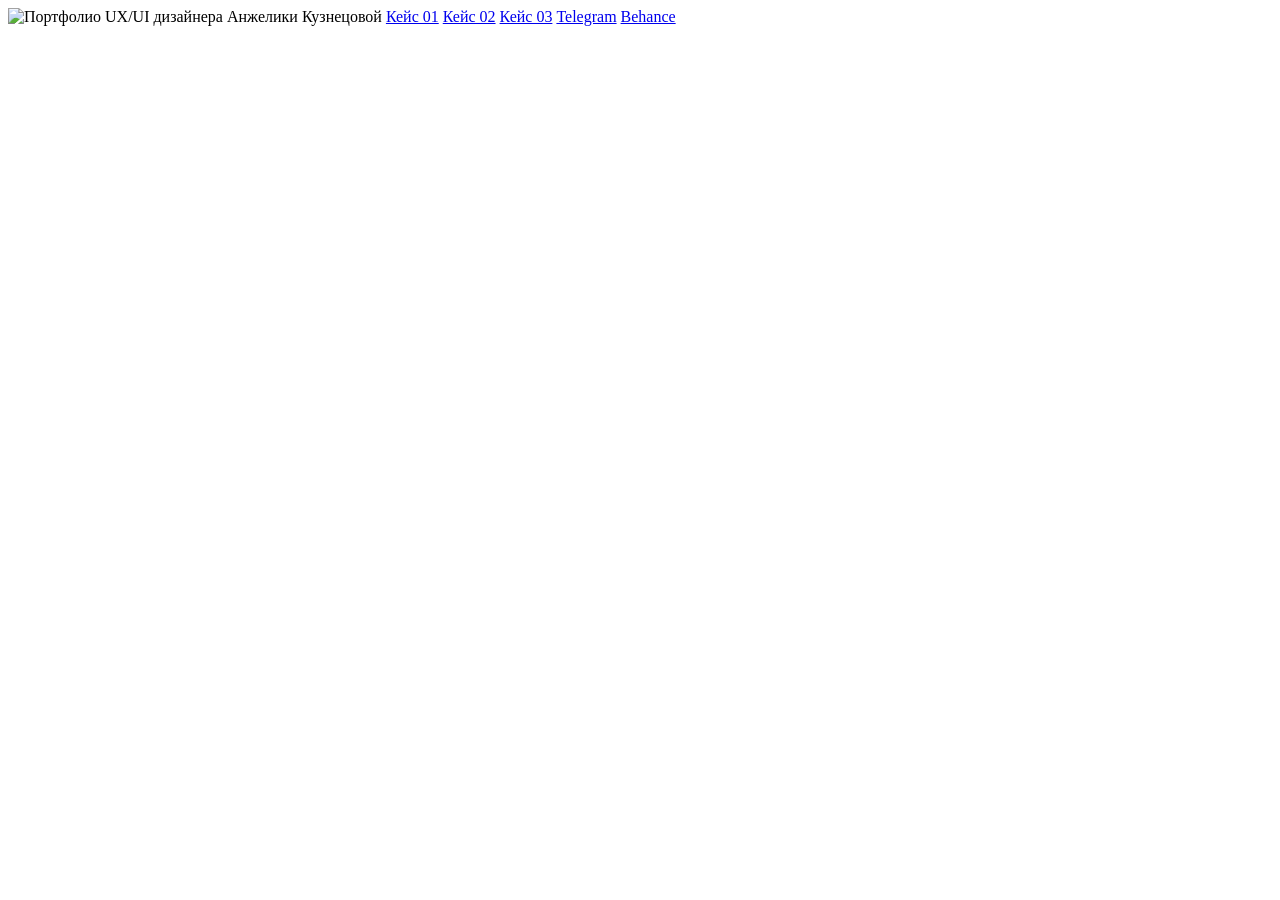
==== index.html @ 10522831 "Add index.html" ====
<!doctype html><html lang="ru"><head><meta charset="utf-8"><meta name="viewport" content="width=device-width,initial-scale=1"><title>Анжелика Кузнецова — UX/UI Portfolio</title><link rel="stylesheet" href="styles.css"></head><body><main class="page home-page" data-design-width="1440" data-design-height="921">
<img src="assets/home.png" alt="Портфолио UX/UI дизайнера Анжелики Кузнецовой">
<a class="hotspot" href="petroglif.html" aria-label="Кейс 01 — E-commerce интерьерные картины" style="left:4.4444%;top:62.8664%;width:29.8148%;height:29.5331%">Кейс 01</a>
<a class="hotspot" href="satou.html" aria-label="Кейс 02 — Satou" style="left:35.0926%;top:62.8664%;width:29.8148%;height:29.5331%">Кейс 02</a>
<a class="hotspot" href="psychologist.html" aria-label="Кейс 03 — Лэндинг для психолога" style="left:65.7407%;top:62.8664%;width:29.8148%;height:29.5331%">Кейс 03</a>
<a class="hotspot" href="https://t.me/LaylaClapton" target="_blank" rel="noopener" aria-label="Telegram" style="left:85.7639%;top:38.5451%;width:7.5%;height:2.3887%">Telegram</a>
<a class="hotspot" href="https://www.behance.net/anzhelikak1" target="_blank" rel="noopener" aria-label="Behance" style="left:75%;top:43.1053%;width:18.2639%;height:2.3887%">Behance</a>
</main></body></html>
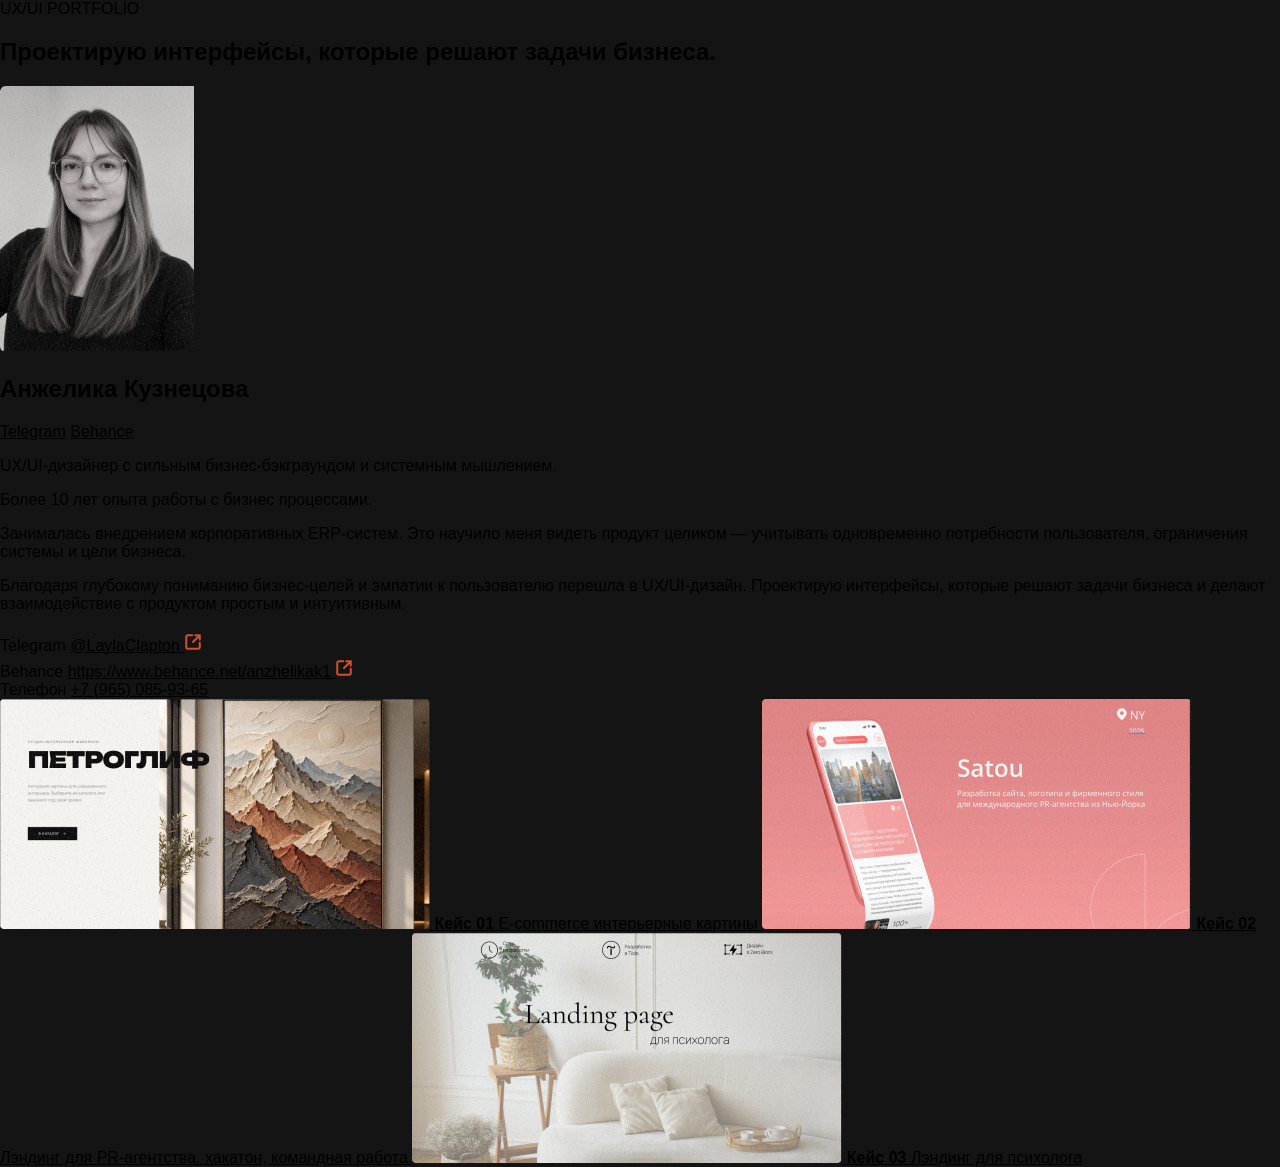
==== commit 4c570f45: "Rebuild homepage as responsive HTML" ====
--- a/index.html
+++ b/index.html
@@ -1,8 +1,105 @@
-<!doctype html><html lang="ru"><head><meta charset="utf-8"><meta name="viewport" content="width=device-width,initial-scale=1"><title>Анжелика Кузнецова — UX/UI Portfolio</title><link rel="stylesheet" href="styles.css"></head><body><main class="page home-page" data-design-width="1440" data-design-height="921">
-<img src="assets/home.png" alt="Портфолио UX/UI дизайнера Анжелики Кузнецовой">
-<a class="hotspot" href="petroglif.html" aria-label="Кейс 01 — E-commerce интерьерные картины" style="left:4.4444%;top:62.8664%;width:29.8148%;height:29.5331%">Кейс 01</a>
-<a class="hotspot" href="satou.html" aria-label="Кейс 02 — Satou" style="left:35.0926%;top:62.8664%;width:29.8148%;height:29.5331%">Кейс 02</a>
-<a class="hotspot" href="psychologist.html" aria-label="Кейс 03 — Лэндинг для психолога" style="left:65.7407%;top:62.8664%;width:29.8148%;height:29.5331%">Кейс 03</a>
-<a class="hotspot" href="https://t.me/LaylaClapton" target="_blank" rel="noopener" aria-label="Telegram" style="left:85.7639%;top:38.5451%;width:7.5%;height:2.3887%">Telegram</a>
-<a class="hotspot" href="https://www.behance.net/anzhelikak1" target="_blank" rel="noopener" aria-label="Behance" style="left:75%;top:43.1053%;width:18.2639%;height:2.3887%">Behance</a>
-</main></body></html>+<!doctype html>
+<html lang="ru">
+<head>
+  <meta charset="utf-8">
+  <meta name="viewport" content="width=device-width,initial-scale=1">
+  <title>Анжелика Кузнецова — UX/UI Portfolio</title>
+  <meta name="description" content="UX/UI portfolio Анжелики Кузнецовой">
+  <link rel="stylesheet" href="styles.css">
+</head>
+<body class="home-body">
+  <main class="portfolio-home">
+    <header class="portfolio-nav">
+      <div class="nav-logo">
+        <span class="nav-dot" aria-hidden="true"></span>
+        <span>UX/UI PORTFOLIO</span>
+      </div>
+    </header>
+
+    <section class="hero-headline">
+      <h1>Проектирую интерфейсы, которые решают задачи бизнеса.</h1>
+    </section>
+
+    <section class="hero-info">
+      <div class="portrait-slot">
+        <picture>
+          <source media="(max-width: 767px)" srcset="assets/home/portrait-mobile.png">
+          <img class="portrait-image" src="assets/home/portrait-desktop.png" alt="Анжелика Кузнецова">
+        </picture>
+      </div>
+
+      <div class="about-block">
+        <h2>Анжелика Кузнецова</h2>
+
+        <nav class="mobile-contacts" aria-label="Контакты">
+          <a href="https://t.me/LaylaClapton" target="_blank" rel="noopener">Telegram</a>
+          <a href="https://www.behance.net/anzhelikak1" target="_blank" rel="noopener">Behance</a>
+        </nav>
+
+        <div class="about-copy">
+          <p>UX/UI-дизайнер с сильным бизнес-бэкграундом и системным мышлением.</p>
+          <p>Более 10 лет опыта работы с бизнес процессами.</p>
+          <p>Занималась внедрением корпоративных ERP-систем. Это научило меня видеть продукт целиком — учитывать одновременно потребности пользователя, ограничения системы и цели бизнеса.</p>
+          <p>Благодаря глубокому пониманию бизнес-целей и эмпатии к пользователю перешла в UX/UI-дизайн. Проектирую интерфейсы, которые решают задачи бизнеса и делают взаимодействие с продуктом простым и интуитивным.</p>
+        </div>
+      </div>
+
+      <aside class="desktop-contacts" aria-label="Контакты">
+        <div class="contact-row">
+          <span>Telegram</span>
+          <a href="https://t.me/LaylaClapton" target="_blank" rel="noopener">
+            <span>@LaylaClapton</span>
+            <img src="assets/home/arrow-ext.svg" alt="">
+          </a>
+        </div>
+        <div class="contact-row">
+          <span>Behance</span>
+          <a href="https://www.behance.net/anzhelikak1" target="_blank" rel="noopener">
+            <span>https://www.behance.net/anzhelikak1</span>
+            <img src="assets/home/arrow-ext.svg" alt="">
+          </a>
+        </div>
+        <div class="contact-row contact-phone">
+          <span>Телефон</span>
+          <a href="tel:+79650859365">+7 (965) 085-93-65</a>
+        </div>
+      </aside>
+    </section>
+
+    <section class="works-strip" aria-label="Кейсы">
+      <a class="case-card" href="petroglif.html">
+        <picture class="case-picture">
+          <source media="(max-width: 767px)" srcset="assets/home/case1-mobile.png">
+          <img src="assets/home/case1-desktop.png" alt="E-commerce интерьерные картины">
+        </picture>
+        <span class="case-label">
+          <strong>Кейс 01</strong>
+          <span>E-commerce интерьерные картины</span>
+        </span>
+      </a>
+
+      <a class="case-card" href="satou.html">
+        <picture class="case-picture">
+          <source media="(max-width: 767px)" srcset="assets/home/case2-mobile.png">
+          <img src="assets/home/case2-desktop.png" alt="Лэндинг для PR-агентства Satou">
+        </picture>
+        <span class="case-label">
+          <strong>Кейс 02</strong>
+          <span>Лэндинг для PR-агентства. хакатон, командная работа</span>
+        </span>
+      </a>
+
+      <a class="case-card" href="psychologist.html">
+        <picture class="case-picture">
+          <source media="(max-width: 767px)" srcset="assets/home/case3-mobile.png">
+          <img src="assets/home/case3-desktop.png" alt="Лэндинг для психолога">
+        </picture>
+        <span class="case-label">
+          <strong>Кейс 03</strong>
+          <span>Лэндинг для психолога</span>
+        </span>
+      </a>
+    </section>
+  </main>
+</body>
+</html>
--- a/styles.css
+++ b/styles.css
@@ -0,0 +1 @@
+*{box-sizing:border-box}html,body{margin:0;padding:0;background:#141414}body{font-family:Arial,sans-serif}a{color:inherit}.page{width:min(100%,1440px);margin:0 auto;position:relative;line-height:0}.page>img{display:block;width:100%;height:auto}.hotspot{position:absolute;display:block;z-index:10;cursor:pointer;border:0;background:transparent;text-indent:-9999px;overflow:hidden}.hotspot:focus-visible{outline:2px solid #d0522c;outline-offset:2px}.case-page{background:#fff}.home-page{background:#141414}.back-hit{border-radius:6px}.loading-note{position:fixed;left:16px;bottom:16px;z-index:99;background:rgba(20,20,20,.85);color:#fff;font:12px/1.4 Arial,sans-serif;padding:8px 10px;border-radius:6px;display:none}@media(max-width:720px){.page{width:100%}.loading-note{font-size:11px}}
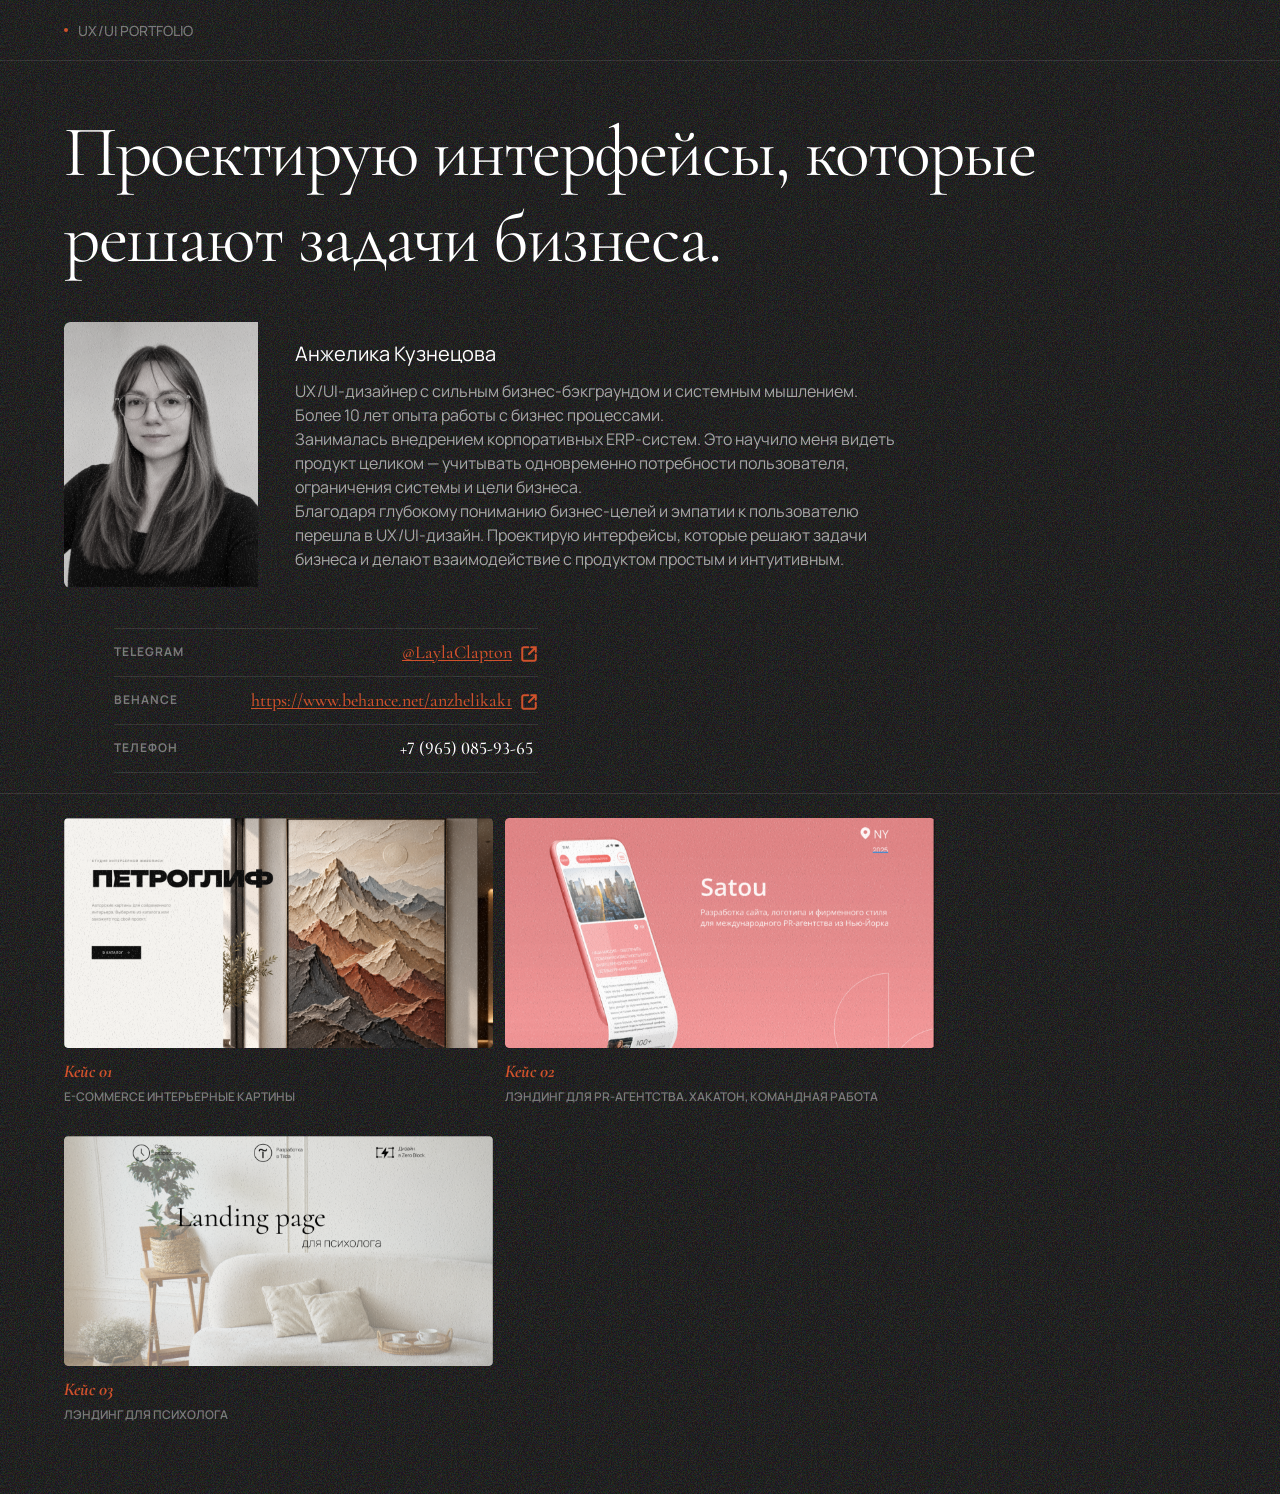
==== commit 4f2034e2: "Bust cache for high-resolution homepage images" ====
--- a/index.html
+++ b/index.html
@@ -23,8 +23,8 @@
     <section class="hero-info">
       <div class="portrait-slot">
         <picture>
-          <source media="(max-width: 767px)" srcset="assets/home/portrait-mobile.png">
-          <img class="portrait-image" src="assets/home/portrait-desktop.png" alt="Анжелика Кузнецова">
+          <source media="(max-width: 767px)" srcset="assets/home/portrait-mobile.png?v=3x2">
+          <img class="portrait-image" src="assets/home/portrait-desktop.png?v=3x2" alt="Анжелика Кузнецова">
         </picture>
       </div>
 
@@ -69,8 +69,8 @@
     <section class="works-strip" aria-label="Кейсы">
       <a class="case-card" href="petroglif.html">
         <picture class="case-picture">
-          <source media="(max-width: 767px)" srcset="assets/home/case1-mobile.png">
-          <img src="assets/home/case1-desktop.png" alt="E-commerce интерьерные картины">
+          <source media="(max-width: 767px)" srcset="assets/home/case1-mobile.png?v=3x2">
+          <img src="assets/home/case1-desktop.png?v=3x2" alt="E-commerce интерьерные картины">
         </picture>
         <span class="case-label">
           <strong>Кейс 01</strong>
@@ -80,8 +80,8 @@
 
       <a class="case-card" href="satou.html">
         <picture class="case-picture">
-          <source media="(max-width: 767px)" srcset="assets/home/case2-mobile.png">
-          <img src="assets/home/case2-desktop.png" alt="Лэндинг для PR-агентства Satou">
+          <source media="(max-width: 767px)" srcset="assets/home/case2-mobile.png?v=3x2">
+          <img src="assets/home/case2-desktop.png?v=3x2" alt="Лэндинг для PR-агентства Satou">
         </picture>
         <span class="case-label">
           <strong>Кейс 02</strong>
@@ -91,8 +91,8 @@
 
       <a class="case-card" href="psychologist.html">
         <picture class="case-picture">
-          <source media="(max-width: 767px)" srcset="assets/home/case3-mobile.png">
-          <img src="assets/home/case3-desktop.png" alt="Лэндинг для психолога">
+          <source media="(max-width: 767px)" srcset="assets/home/case3-mobile.png?v=3x2">
+          <img src="assets/home/case3-desktop.png?v=3x2" alt="Лэндинг для психолога">
         </picture>
         <span class="case-label">
           <strong>Кейс 03</strong>
--- a/styles.css
+++ b/styles.css
@@ -1 +1,329 @@
-*{box-sizing:border-box}html,body{margin:0;padding:0;background:#141414}body{font-family:Arial,sans-serif}a{color:inherit}.page{width:min(100%,1440px);margin:0 auto;position:relative;line-height:0}.page>img{display:block;width:100%;height:auto}.hotspot{position:absolute;display:block;z-index:10;cursor:pointer;border:0;background:transparent;text-indent:-9999px;overflow:hidden}.hotspot:focus-visible{outline:2px solid #d0522c;outline-offset:2px}.case-page{background:#fff}.home-page{background:#141414}.back-hit{border-radius:6px}.loading-note{position:fixed;left:16px;bottom:16px;z-index:99;background:rgba(20,20,20,.85);color:#fff;font:12px/1.4 Arial,sans-serif;padding:8px 10px;border-radius:6px;display:none}@media(max-width:720px){.page{width:100%}.loading-note{font-size:11px}}+@import url('https://fonts.googleapis.com/css2?family=Cormorant+Garamond:ital,wght@0,400;0,500;1,700&family=Manrope:wght@400;500;600;700&family=Roboto:wght@400;500;600&display=swap');
+
+*{box-sizing:border-box}
+html,body{margin:0;padding:0;background:#141414}
+a{color:inherit}
+body{min-width:320px}
+
+.portfolio-home{
+  width:100%;
+  max-width:1440px;
+  margin:0 auto;
+  background-color:#141414;
+  background-image:url("assets/noise.svg");
+  background-repeat:repeat;
+  background-size:180px 180px;
+  color:#fff;
+  display:flex;
+  flex-direction:column;
+  gap:20px;
+  padding-bottom:70px;
+  overflow:hidden;
+  font-family:"Manrope",Arial,sans-serif
+}
+
+.portfolio-nav{
+  width:100%;
+  height:61px;
+  padding:20px 64px;
+  border-bottom:1px solid rgba(255,255,255,.1);
+  display:flex;
+  align-items:center
+}
+.nav-logo{
+  display:flex;
+  align-items:center;
+  gap:10px;
+  color:rgba(255,255,255,.4);
+  font:500 14px/1.5 "Manrope",Arial,sans-serif;
+  white-space:nowrap
+}
+.nav-dot{
+  width:4px;height:4px;border-radius:2px;background:#d0522c;flex:0 0 4px
+}
+
+.hero-headline{
+  height:auto;
+  padding:28px 116px 0 64px
+}
+.hero-headline h1{
+  margin:0;
+  font:400 72px/1.2 "Cormorant Garamond",Georgia,serif;
+  letter-spacing:-1.5px;
+  color:#fff
+}
+
+.hero-info{
+  height:auto;
+  padding:20px 64px 0;
+  display:flex;
+  flex-flow:row wrap;
+  align-items:center;
+  align-content:center;
+  row-gap:40px
+}
+.portrait-slot{
+  width:231px;
+  height:266px;
+  flex:0 0 231px;
+  overflow:hidden;
+  border-radius:6px
+}
+.portrait-slot picture{display:block}
+.portrait-image{
+  display:block;
+  width:194px;
+  height:265px;
+  object-fit:cover
+}
+
+.about-block{
+  width:600px;
+  flex:0 0 600px;
+  display:flex;
+  flex-direction:column;
+  gap:10px
+}
+.about-block h2{
+  margin:0;
+  width:243px;
+  font:400 20px/1.5 "Manrope",Arial,sans-serif;
+  color:#fff
+}
+.about-copy{
+  width:600px;
+  color:rgba(255,255,255,.6);
+  font:400 16px/1.5 "Manrope",Arial,sans-serif
+}
+.about-copy p{margin:0}
+
+.mobile-contacts{display:none}
+
+.desktop-contacts{
+  width:481px;
+  flex:0 0 481px;
+  padding-left:50px
+}
+.contact-row{
+  width:424px;
+  min-height:42px;
+  border-top:1px solid rgba(255,255,255,.1);
+  display:flex;
+  align-items:center;
+  justify-content:space-between;
+  padding:10px 0
+}
+.contact-row>span{
+  font:700 12px/1.5 "Manrope",Arial,sans-serif;
+  letter-spacing:1px;
+  text-transform:uppercase;
+  color:rgba(255,255,255,.4);
+  white-space:nowrap
+}
+.contact-row>a{
+  display:flex;
+  align-items:center;
+  gap:8px;
+  text-decoration:none;
+  font:500 18px/1.5 "Cormorant Garamond",Georgia,serif;
+  color:#d0522c;
+  white-space:nowrap
+}
+.contact-row>a span{
+  text-decoration:underline;
+  text-underline-position:from-font
+}
+.contact-row>a img{
+  display:block;
+  width:18px;
+  height:22px
+}
+.contact-phone{
+  border-bottom:1px solid rgba(255,255,255,.1)
+}
+.contact-phone>a{
+  width:138px;
+  color:#fff;
+  font-feature-settings:"lnum" 1,"pnum" 1
+}
+
+.works-strip{
+  height:auto;
+  padding:24px 64px 0;
+  border-top:1px solid rgba(255,255,255,.1);
+  display:flex;
+  flex-flow:row wrap;
+  align-content:flex-start;
+  gap:30px 12px
+}
+.case-card{
+  width:429.333px;
+  flex:0 0 429.333px;
+  display:flex;
+  flex-direction:column;
+  text-decoration:none;
+  min-width:0
+}
+.case-picture{
+  display:block;
+  width:100%;
+  height:230px;
+  border-radius:4px;
+  overflow:hidden
+}
+.case-picture img{
+  display:block;
+  width:100%;
+  height:100%;
+  object-fit:cover
+}
+.case-label{
+  display:flex;
+  flex-direction:column;
+  gap:3px;
+  padding-top:10px;
+  line-height:1.5;
+  white-space:nowrap
+}
+.case-label strong{
+  font:700 italic 18px/1.5 "Cormorant Garamond",Georgia,serif;
+  color:#d0522c
+}
+.case-label>span{
+  font:600 12px/1.5 "Manrope",Arial,sans-serif;
+  text-transform:uppercase;
+  color:rgba(255,255,255,.4)
+}
+
+.case-card:focus-visible,.contact-row a:focus-visible,.mobile-contacts a:focus-visible{
+  outline:2px solid #d0522c;
+  outline-offset:3px
+}
+
+@media(max-width:767px){
+  .portfolio-home{
+    max-width:none;
+    width:100%;
+    gap:20px;
+    padding-bottom:70px;
+    font-family:-apple-system,BlinkMacSystemFont,"SF Pro Text","SF Pro Display",Roboto,system-ui,Arial,sans-serif
+  }
+
+  .portfolio-nav{
+    height:53px;
+    padding:20px 16px
+  }
+  .nav-logo{
+    font-family:-apple-system,BlinkMacSystemFont,"SF Pro Text",Roboto,system-ui,Arial,sans-serif;
+    font-size:11px;
+    line-height:13px
+  }
+
+  .hero-headline{
+    height:auto;
+    padding:0 16px
+  }
+  .hero-headline h1{
+    font-family:-apple-system,BlinkMacSystemFont,"SF Pro Display",Roboto,system-ui,Arial,sans-serif;
+    font-size:24px;
+    font-weight:500;
+    line-height:1.2;
+    letter-spacing:0
+  }
+
+  .hero-info{
+    height:auto;
+    padding:0 16px;
+    display:flex;
+    flex-direction:column;
+    flex-wrap:nowrap;
+    align-items:flex-start;
+    align-content:stretch;
+    gap:20px
+  }
+  .portrait-slot{
+    width:100%;
+    height:258px;
+    flex:0 0 258px;
+    border-radius:0
+  }
+  .portrait-image{
+    width:194px;
+    height:258px
+  }
+
+  .about-block{
+    width:100%;
+    height:auto;
+    flex:0 0 auto;
+    gap:10px
+  }
+  .about-block h2{
+    width:100%;
+    font-family:-apple-system,BlinkMacSystemFont,"SF Pro Text",Roboto,system-ui,Arial,sans-serif;
+    font-size:16px;
+    font-weight:500;
+    line-height:1.2
+  }
+
+  .mobile-contacts{
+    height:21px;
+    display:flex;
+    align-items:center;
+    gap:10px
+  }
+  .mobile-contacts a{
+    font:400 14px/1.5 -apple-system,BlinkMacSystemFont,"SF Pro Text",Roboto,system-ui,Arial,sans-serif;
+    letter-spacing:1px;
+    color:rgba(208,82,44,.8);
+    text-decoration:none
+  }
+
+  .about-copy{
+    width:100%;
+    color:rgba(255,255,255,.6);
+    font:400 16px/1.5 -apple-system,BlinkMacSystemFont,"SF Pro Text",Roboto,system-ui,Arial,sans-serif
+  }
+
+  .desktop-contacts{display:none}
+
+  .works-strip{
+    height:auto;
+    padding:24px 16px 0;
+    display:flex;
+    flex-direction:column;
+    flex-wrap:nowrap;
+    gap:30px
+  }
+  .case-card{
+    width:100%;
+    flex:none
+  }
+  .case-picture{
+    width:100%;
+    height:auto;
+    aspect-ratio:328/190
+  }
+  .case-label{
+    gap:3px;
+    padding-top:10px;
+    white-space:normal
+  }
+  .case-label strong{
+    font:600 14px/1.5 -apple-system,BlinkMacSystemFont,"SF Pro Text",Roboto,system-ui,Arial,sans-serif;
+    color:#d0522c
+  }
+  .case-label>span{
+    font:400 14px/1.5 -apple-system,BlinkMacSystemFont,"SF Pro Text",Roboto,system-ui,Arial,sans-serif;
+    text-transform:none;
+    color:rgba(255,255,255,.6)
+  }
+}
+
+/* Existing case pages remain image-based until their own HTML rebuild pass. */
+.page{width:min(100%,1440px);margin:0 auto;position:relative;line-height:0}
+.page>img{display:block;width:100%;height:auto}
+.hotspot{position:absolute;display:block;z-index:10;cursor:pointer;border:0;background:transparent;text-indent:-9999px;overflow:hidden}
+.hotspot:focus-visible{outline:2px solid #d0522c;outline-offset:2px}
+.case-page{background:#fff}
+.back-hit{border-radius:6px}
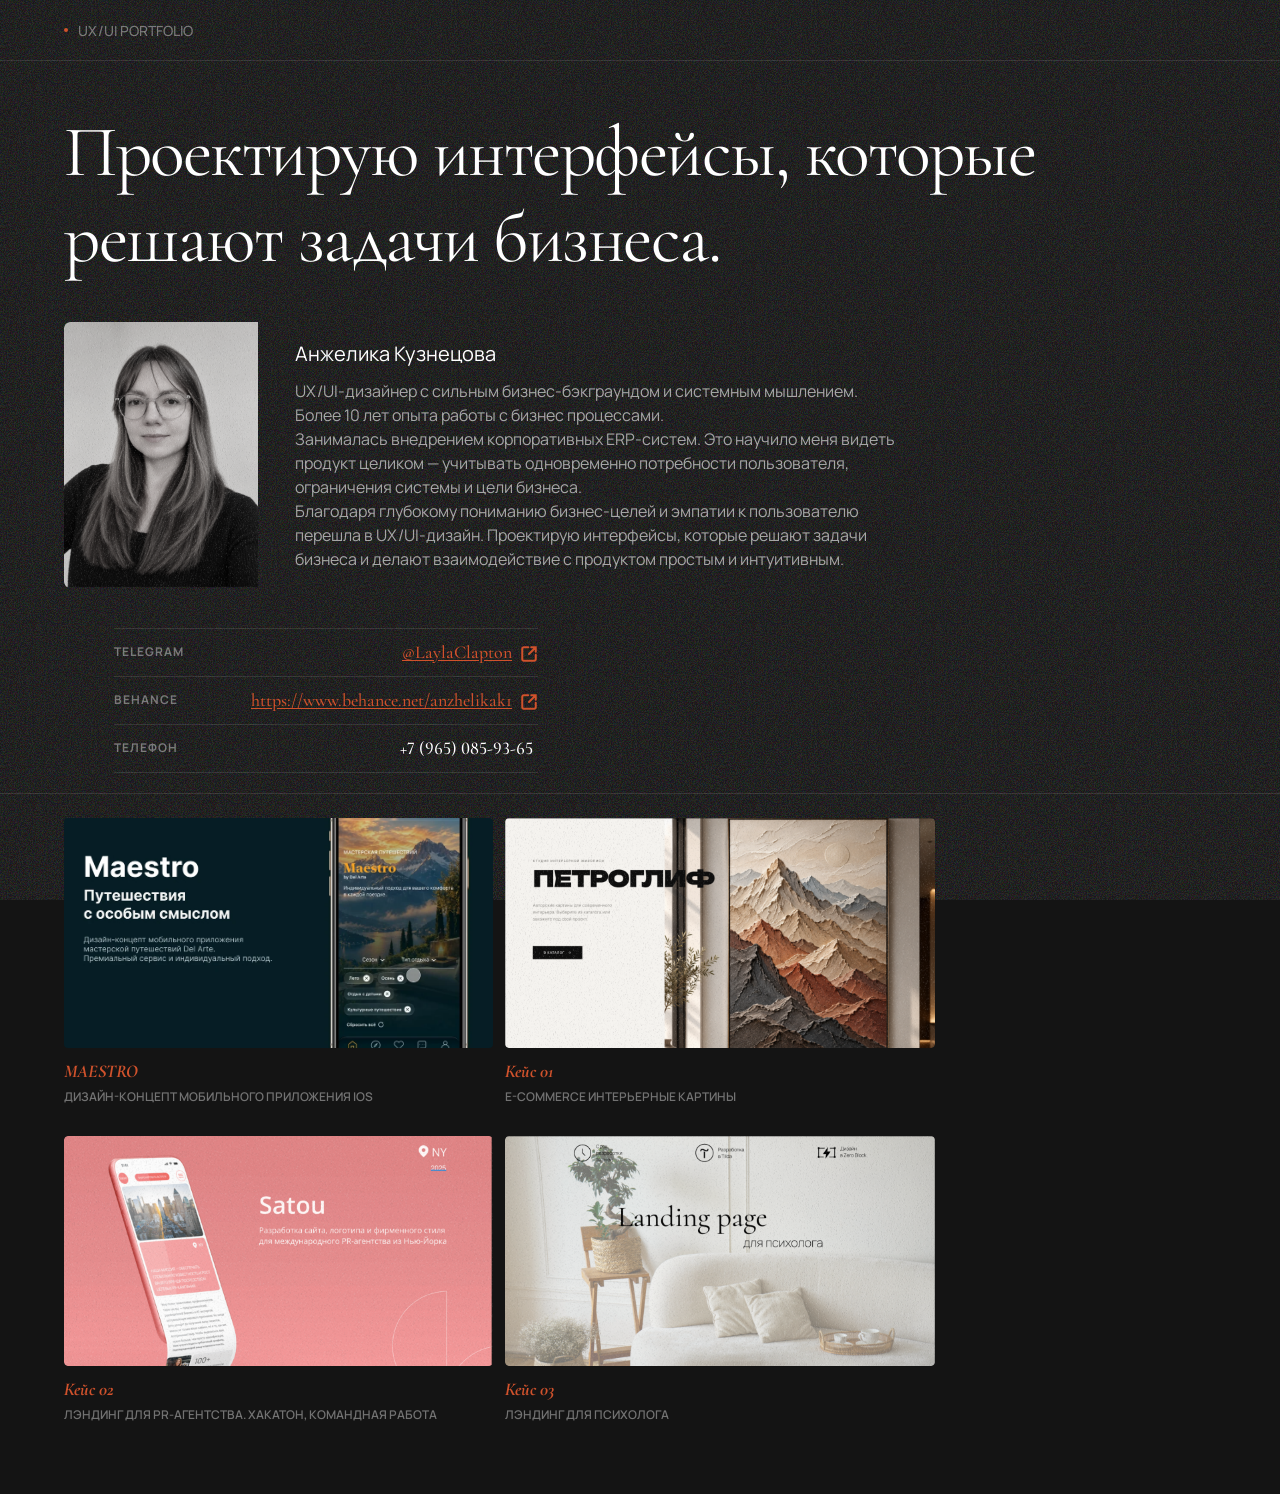
==== commit 2fc10f58: "Add responsive MAESTRO case study" ====
--- a/index.html
+++ b/index.html
@@ -67,6 +67,16 @@
     </section>
 
     <section class="works-strip" aria-label="Кейсы">
+      <a class="case-card maestro-card" href="maestro.html">
+        <picture class="case-picture">
+          <img src="assets/maestro/card.webp" alt="">
+        </picture>
+        <span class="case-label">
+          <strong>MAESTRO</strong>
+          <span>Дизайн-концепт мобильного приложения iOS</span>
+        </span>
+      </a>
+
       <a class="case-card" href="petroglif.html">
         <picture class="case-picture">
           <source media="(max-width: 767px)" srcset="assets/home/case1-mobile.png?v=3x2">
--- a/styles.css
+++ b/styles.css
@@ -1,18 +1,24 @@
-@import url('https://fonts.googleapis.com/css2?family=Cormorant+Garamond:ital,wght@0,400;0,500;1,700&family=Manrope:wght@400;500;600;700&family=Roboto:wght@400;500;600&display=swap');
+@import url('https://fonts.googleapis.com/css2?family=Cormorant:wght@400&family=Cormorant+Garamond:ital,wght@0,400;0,500;1,700&family=Inter:wght@300;400;500&family=Manrope:wght@200;300;400;500;600;700&family=Open+Sans:wght@400&family=Roboto:wght@400;500;600&family=Unbounded:wght@500;700;900&display=swap');
 
 *{box-sizing:border-box}
 html,body{margin:0;padding:0;background:#141414}
 a{color:inherit}
 body{min-width:320px}
 
+.home-body{
+  min-height:100vh;
+  background-color:#141414;
+  background-image:url("assets/noise.svg");
+  background-repeat:repeat;
+  background-size:180px 180px;
+  background-attachment:fixed;
+}
+
 .portfolio-home{
   width:100%;
   max-width:1440px;
   margin:0 auto;
-  background-color:#141414;
-  background-image:url("assets/noise.svg");
-  background-repeat:repeat;
-  background-size:180px 180px;
+  background:transparent;
   color:#fff;
   display:flex;
   flex-direction:column;
@@ -327,3 +333,1863 @@
 .hotspot:focus-visible{outline:2px solid #d0522c;outline-offset:2px}
 .case-page{background:#fff}
 .back-hit{border-radius:6px}
+
+
+/* PETROGLIF case */
+.petro-body{background:#f5f3ef;color:#0d0d0d}
+.petro-page{width:100%;max-width:1440px;margin:0 auto;overflow:hidden;background:#f5f3ef;font-family:"Inter",Arial,sans-serif}
+.petro-section{position:relative;width:100%;display:flex;flex-direction:column;align-items:stretch;height:auto}
+.petro-white{background:#fff;padding:112px 96px;gap:34px}
+.petro-ivory{background:#f5f3ef;padding:112px 96px;gap:34px}
+.petro-cover{background:#f5f3ef;padding:93px 96px 96px;gap:63px}
+.petro-result{background:#0d0d0d;padding:120px 96px;gap:36px;color:#fff}
+.petro-closing{padding-top:120px;padding-bottom:140px;gap:28px}
+
+.petro-cover-copy{width:100%;display:flex;flex-direction:column;gap:22px}
+.petro-kicker,.petro-label,.petro-footer{
+  font-family:"Unbounded",Arial,sans-serif;
+  font-weight:700;
+  text-transform:uppercase;
+  color:#7a7874;
+}
+.petro-kicker{font-size:12px;line-height:1.5;letter-spacing:.18em}
+.petro-cover h1{margin:0;font:900 18px/1.5 "Unbounded",Arial,sans-serif;letter-spacing:0;color:#0d0d0d}
+.petro-chips{display:flex;flex-wrap:wrap;gap:12px}
+.petro-chips span{
+  display:inline-flex;align-items:center;min-height:34px;padding:8px 14px;
+  border:1px solid #d5d3cf;background:transparent;
+  font:500 12px/1.5 "Inter",Arial,sans-serif;letter-spacing:.12em;color:#292929
+}
+.petro-label{font-size:12px;line-height:1.5;letter-spacing:.18em;display:flex;align-items:center;gap:10px}
+.petro-label::before{content:"";width:7px;height:7px;border-radius:50%;background:currentColor;flex:0 0 7px}
+.petro-label-light{color:#9c9c9c}
+.petro-title{
+  margin:0;
+  width:100%;
+  font:900 44px/1.5 "Unbounded",Arial,sans-serif;
+  letter-spacing:-.02em;
+  color:#0d0d0d;
+}
+.petro-title-lg{font-size:48px}
+.petro-title-light{color:#fff}
+.petro-body-copy{
+  margin:0;width:100%;
+  font:300 16px/1.5 "Inter",Arial,sans-serif;
+  letter-spacing:0;color:#7a7874
+}
+.petro-body-copy-lg{font-size:18px}
+.petro-body-light{color:#d1d1d1;font-size:18px}
+.petro-artifact,.petro-artifact img,.petro-artifact-img{display:block;width:100%;height:auto}
+.petro-testing-stack{display:flex;flex-direction:column;gap:44px}
+.petro-divider{width:100%;height:1px;background:#d5d3cf}
+.petro-footer{font-size:12px;line-height:1.5;letter-spacing:.16em}
+.petro-back{
+  display:flex;align-items:center;justify-content:center;
+  width:72px;height:34px;border:0;border-radius:0;
+  text-decoration:none;color:#0d0d0d;background:transparent;
+  z-index:4
+}
+.petro-back-top{position:absolute;left:75px;top:43px}
+.petro-back-bottom{position:absolute;left:96px;bottom:72px}
+
+.petro-scroll-x{
+  width:100%;overflow-x:auto;overflow-y:hidden;overscroll-behavior-inline:contain;
+  -webkit-overflow-scrolling:touch;scrollbar-width:none;cursor:grab
+}
+.petro-scroll-x::-webkit-scrollbar{display:none}
+.petro-scroll-x:active{cursor:grabbing}
+.userflow-scroll{
+  height:590px;
+  background:transparent;
+  border:1px solid rgba(13,13,13,.09);
+  border-radius:20px;
+  overflow-x:auto;
+  overflow-y:hidden;
+  touch-action:pan-x;
+}
+.userflow-image{
+  display:block;
+  width:auto;
+  max-width:none;
+  height:588px;
+  margin:0;
+  object-fit:contain;
+  object-position:left top;
+  flex:0 0 auto;
+}
+.final-scroll{
+  width:100%;
+  height:475.1158px;
+  overflow-x:auto;
+  overflow-y:hidden;
+  touch-action:pan-x;
+}
+.final-mobile-track{
+  position:relative;
+  width:869px;
+  min-width:869px;
+  height:475.1158px;
+}
+.final-mobile-shot{
+  position:absolute;
+  display:block;
+  width:235.8333px;
+  max-width:none;
+  height:auto;
+  object-fit:contain;
+  object-position:left top;
+  -webkit-user-drag:none;
+  user-select:none;
+  pointer-events:none;
+}
+.final-mobile-home{left:0;top:0}
+.final-mobile-catalog{left:245.8333px;top:9.9463px}
+.final-mobile-product{left:491.6667px;top:62.98px}
+.mobile-only{display:none!important}
+
+
+
+.competitor-preview-grid{
+  width:100%;
+  display:flex;
+  flex-wrap:wrap;
+  align-items:flex-start;
+  gap:10px;
+}
+.competitor-preview-card{
+  box-sizing:border-box;
+  display:flex;
+  flex-direction:column;
+  flex:0 0 409.333px;
+  min-width:409.333px;
+  gap:10px;
+  background:rgba(245,243,239,.2);
+  border:1px solid rgba(0,0,0,.8);
+  overflow:hidden;
+}
+.competitor-preview-card img{
+  display:block;
+  width:100%;
+  height:auto;
+  aspect-ratio:194 / 256.987;
+  object-fit:cover;
+}
+.competitor-preview-label{
+  min-height:39px;
+  padding:0;
+  display:flex;
+  align-items:center;
+  justify-content:center;
+  text-align:center;
+  font:500 16px/1.5 "Unbounded",Arial,sans-serif;
+  letter-spacing:0;
+  color:#0d0d0d;
+}
+.petro-card-grid{display:flex;width:100%;align-items:flex-start}
+.petro-info-card{
+  box-sizing:border-box;
+  display:flex;
+  flex-direction:column;
+  gap:14px;
+  padding:28px;
+  background:#fff;
+  border:1px solid #d5d3cf;
+  min-width:0;
+}
+.petro-card-kicker{
+  font:500 12px/1.5 "Inter",Arial,sans-serif;
+  letter-spacing:.14em;
+  text-transform:uppercase;
+  color:#7a7874;
+}
+.petro-info-card h3{
+  margin:0;
+  font:700 18px/1.5 "Unbounded",Arial,sans-serif;
+  letter-spacing:0;
+  color:#0d0d0d;
+}
+.petro-info-card p{
+  margin:0;
+  font:300 14px/1.5 "Inter",Arial,sans-serif;
+  letter-spacing:0;
+  color:#7a7874;
+}
+.task-role-grid{flex-wrap:wrap;gap:24px}
+.task-role-grid .petro-info-card{flex:0 0 390px;min-height:241px}
+.competitor-insights-grid{display:grid;grid-template-columns:repeat(3,minmax(0,1fr));gap:18px}
+.competitor-insights-grid .petro-info-card{min-height:200px}
+.persona-insights-grid{display:grid;grid-template-columns:repeat(3,minmax(0,1fr));gap:35px}
+.persona-insights-grid .petro-info-card{min-height:221px}
+.persona-insights-grid .petro-info-card:first-child{min-height:242px}
+.result-cards-grid{flex-wrap:wrap;gap:18px 38px}
+.result-cards-grid .petro-info-card{flex:0 0 390px;min-height:215px}
+.petro-result-card{
+  gap:12px;
+  background:#2a2a2a;
+  border:0;
+}
+.petro-result-card .petro-card-kicker{color:#9c9c9c}
+.petro-result-card h3{color:#fff}
+.petro-result-card p{color:#b8b8b8}
+
+.testing-layout{
+  width:100%;
+  display:flex;
+  flex-wrap:wrap;
+  align-items:flex-start;
+  gap:27px;
+}
+.testing-panel{display:block;flex:none;overflow:hidden}
+.testing-panel img{display:block;width:100%;height:auto}
+.testing-panel-a{width:537px}
+.testing-panel-b{width:663px}
+.testing-panel-c{
+  width:1248px;
+  overflow-x:auto;
+  scrollbar-width:none;
+}
+.testing-panel-c::-webkit-scrollbar{display:none}
+.testing-panel-c img{width:1248px;max-width:none}
+
+@media(max-width:767px){
+  .petro-page{
+    max-width:none;
+    font-family:-apple-system,BlinkMacSystemFont,"SF Pro Text","SF Pro Display",Roboto,system-ui,Arial,sans-serif
+  }
+  .petro-section{height:auto;padding:30px 16px;gap:20px}
+
+
+  .competitor-preview-grid{
+    display:grid;
+    grid-template-columns:repeat(3,minmax(0,1fr));
+    gap:10px;
+    width:100%;
+  }
+  .competitor-preview-card{
+    width:100%;
+    min-width:0;
+    flex:none;
+    gap:10px;
+  }
+  .competitor-preview-card img{
+    width:100%;
+    height:auto;
+    aspect-ratio:100.667 / 133.351;
+    object-fit:cover;
+  }
+  .competitor-preview-label{
+    min-height:21px;
+    display:flex;
+    align-items:center;
+    justify-content:center;
+    text-align:center;
+    font:500 14px/1.5 -apple-system,BlinkMacSystemFont,"SF Pro Text","SF Pro Display",Roboto,system-ui,Arial,sans-serif;
+    letter-spacing:0;
+  }
+  .petro-card-grid{display:flex;flex-direction:column;gap:10px}
+  .petro-info-card{
+    width:100%;
+    flex:0 0 auto!important;
+    min-height:0!important;
+    padding:28px;
+    gap:14px;
+  }
+  .petro-card-kicker{
+    font:400 11px/1.5 -apple-system,BlinkMacSystemFont,"SF Pro Text",Roboto,system-ui,Arial,sans-serif;
+    letter-spacing:.14em;
+  }
+  .petro-info-card h3{
+    font:500 16px/1.5 -apple-system,BlinkMacSystemFont,"SF Pro Text","SF Pro Display",Roboto,system-ui,Arial,sans-serif;
+  }
+  .petro-info-card p{
+    font:400 14px/1.5 -apple-system,BlinkMacSystemFont,"SF Pro Text",Roboto,system-ui,Arial,sans-serif;
+  }
+  .competitor-insights-grid,.persona-insights-grid{display:flex;grid-template-columns:none;gap:18px}
+  .persona-insights-grid{gap:10px}
+  .result-cards-grid{gap:10px}
+  .petro-result-card{gap:10px}
+  .testing-layout{display:flex;flex-direction:column;flex-wrap:nowrap;gap:20px;width:100%}
+  .testing-panel{width:328px;max-width:100%;flex:none;align-self:flex-start}
+  .testing-panel img{display:block;width:328px;max-width:none;height:auto}
+
+  .petro-cover{padding:60px 16px 24px;gap:20px}
+  .petro-result{padding:30px 16px;gap:20px}
+  .petro-closing{padding:30px 16px;gap:20px}
+
+  .petro-kicker,.petro-label,.petro-footer{
+    font-family:-apple-system,BlinkMacSystemFont,"SF Pro Text",Roboto,system-ui,Arial,sans-serif
+  }
+  .petro-kicker{font-size:11px;line-height:1.5;letter-spacing:.18em}
+  .petro-cover h1{
+    font-family:-apple-system,BlinkMacSystemFont,"SF Pro Display",Roboto,system-ui,Arial,sans-serif;
+    font-size:24px;font-weight:500;line-height:1.2;letter-spacing:0
+  }
+  .petro-cover-copy{gap:20px}
+  .petro-chips{gap:8px 10px}
+  .petro-chips span{
+    min-height:30px;padding:6px 10px;
+    font-family:-apple-system,BlinkMacSystemFont,"SF Pro Text",Roboto,system-ui,Arial,sans-serif;
+    font-size:11px;font-weight:400;line-height:1.5;letter-spacing:.12em
+  }
+  .petro-label{font-size:11px;line-height:1.5;letter-spacing:.18em}
+  .petro-title,.petro-title-lg{
+    font-family:-apple-system,BlinkMacSystemFont,"SF Pro Display",Roboto,system-ui,Arial,sans-serif;
+    font-size:32px;font-weight:700;line-height:1.2;letter-spacing:-.02em
+  }
+  .petro-body-copy,.petro-body-copy-lg,.petro-body-light{
+    font-family:-apple-system,BlinkMacSystemFont,"SF Pro Text",Roboto,system-ui,Arial,sans-serif;
+    font-size:16px;font-weight:400;line-height:1.5;letter-spacing:0
+  }
+  .petro-footer{font-size:11px;line-height:1.5;letter-spacing:.16em}
+  .petro-testing-stack{gap:20px}
+  .petro-back{width:72px;height:34px}
+  .petro-back-top{left:0;top:14px}
+  .petro-back-bottom{left:16px;bottom:30px}
+  .petro-closing{padding-bottom:88px}
+  .desktop-only{display:none!important}
+  .mobile-only{display:block!important}
+  .userflow-image{
+    width:auto;
+    max-width:none;
+    height:155px;
+    object-fit:contain;
+    object-position:left top;
+    flex:0 0 auto;
+  }
+  .userflow-scroll{width:100%;height:157px;border:1px solid rgba(13,13,13,.09);border-radius:20px}
+    .final-scroll{
+    width:100%;
+    height:475.1158px;
+  }
+  .final-mobile-track{
+    width:869px;
+    min-width:869px;
+    height:475.1158px;
+  }
+  .final-mobile-shot{
+    width:235.8333px;
+    max-width:none;
+    height:auto;
+  }
+  .final-mobile-home{left:0;top:0}
+  .final-mobile-catalog{left:245.8333px;top:9.9463px}
+  .final-mobile-product{left:491.6667px;top:62.98px}
+}
+
+.petro-back svg{display:block;width:36px;height:17px}
+.petro-back path{fill:#0d0d0d}
+
+.petro-scroll-x{
+  position:relative;
+  scroll-behavior:auto;
+  user-select:none;
+  -webkit-user-select:none;
+  touch-action:pan-x;
+}
+.petro-scroll-x img{
+  -webkit-user-drag:none;
+  user-drag:none;
+  pointer-events:none;
+}
+.petro-scroll-x.is-dragging{cursor:grabbing}
+
+.userflow-scroll{
+  direction:ltr;
+  overflow-anchor:none;
+}
+
+
+/* SATOU case */
+.satou-body{margin:0;background:#fff;color:#3a3a3a}
+.satou-page{width:100%;max-width:1440px;margin:0 auto;overflow:hidden;background:#fff;font-family:"Open Sans",Arial,sans-serif;color:#3a3a3a}
+
+
+
+.satou-back{position:absolute;z-index:5;text-decoration:none}
+.satou-back-top{left:32px;top:10px;width:76px;height:38px;background:transparent}
+.satou-back-bottom{left:96px;bottom:25px;width:36px;height:17px}
+.satou-back-bottom svg{display:block;width:36px;height:17px}.satou-back-bottom path{fill:#fff}
+
+.satou-section{display:flex;flex-direction:column;width:100%;height:auto;color:#3a3a3a}
+.satou-overview{background:#fff;padding:74px 43px 74px 96px;gap:50px}
+.satou-light{background:#fff;padding:84px 96px;gap:11px}
+.satou-white{background:#fff;padding:70px 96px;gap:42px}
+.satou-accent{background:#dd8588;padding:56px 96px;gap:10px;color:#fff}
+.satou-requirements{background:#faeded;padding:70px 96px;gap:42px}
+.satou-persona{background:#fff;padding:70px 96px;gap:72px}
+.satou-heading-block{display:flex;flex-direction:column}
+.satou-persona-heading{gap:20px}
+.satou-jtbd{background:#dd8588;padding:64px 72px 64px 96px;gap:40px;color:#fff}
+.satou-competitors{background:#fefefe;padding:61px 96px;gap:52px}
+.satou-solution-section{background:#dd8588;padding:61px 96px;gap:20px;color:#fefefe}
+.satou-userflow-section{background:#faeded;padding:72px 50px 72px 96px;gap:10px;color:#3a3a3a}
+.satou-result{position:relative;background:#dd8588;padding:90px 96px;gap:140px;color:#fff}
+
+.satou-xl{margin:0;font:500 64px/1.5 "Manrope",Arial,sans-serif;color:inherit}
+.satou-h2{margin:0;font:500 42px/1.5 "Manrope",Arial,sans-serif;color:inherit}
+.satou-lead{margin:0;font:400 26px/1.5 "Open Sans",Arial,sans-serif;color:#3a3a3a}
+.satou-copy,.satou-list{margin:0;font:400 18px/1.5 "Open Sans",Arial,sans-serif;color:inherit}
+.satou-accent h3,.satou-accent h2{margin:0;font-family:"Manrope",Arial,sans-serif;font-weight:500;color:#fff}.satou-accent h3{font-size:26px;line-height:1.5}.satou-accent h2{font-size:42px;line-height:1.5}
+
+.satou-overview-grid{display:flex;flex-wrap:wrap;gap:39px;width:100%}
+.satou-overview-grid article{
+  box-sizing:border-box;
+  flex:0 0 390px;
+  width:390px;
+  height:403px;
+  padding:38px 36px;
+  background:#faeded;
+  border-radius:28px;
+  display:flex;
+  flex-direction:column;
+  gap:26px;
+}
+.satou-overview-grid h3{margin:0;font:500 26px/1.5 "Manrope",Arial,sans-serif;color:#dd8588}
+.satou-overview-grid p{margin:0;font:400 18px/1.5 "Open Sans",Arial,sans-serif;color:#3a3a3a}
+
+.satou-artifact,.satou-artifact img{display:block;width:100%;height:auto}.satou-list{padding-left:1.2em}
+.satou-scroll-x{width:100%;overflow-x:auto;overflow-y:hidden;-webkit-overflow-scrolling:touch;scrollbar-width:none;cursor:grab;touch-action:pan-x;user-select:none}.satou-scroll-x::-webkit-scrollbar{display:none}.satou-scroll-x.is-dragging{cursor:grabbing}.satou-scroll-x img{display:block;max-width:none;pointer-events:none;-webkit-user-drag:none}
+
+.satou-competitors-scroll{height:1145px}.satou-competitors-scroll picture,.satou-competitors-scroll img{display:block;width:1241px;height:1145px}
+.satou-userflow-scroll{height:650.64px}.satou-userflow-scroll picture,.satou-userflow-scroll img{display:block;width:1294px;height:650.64px}
+
+.satou-mockup-section{background:#fff;padding:74px 19px 74px 96px;gap:55px}
+.satou-mockups{
+  width:100%;
+  display:flex;
+  flex-wrap:wrap;
+  align-items:flex-start;
+  gap:20px 0;
+}
+.satou-browser-frame{
+  position:relative;
+  flex:0 0 894px;
+  width:894px;
+  height:1301px;
+  background:#fff;
+}
+.satou-browser-dots{
+  position:absolute;
+  left:51px;
+  top:24px;
+  display:flex;
+  gap:12px;
+  height:12px;
+}
+.satou-browser-dots span{
+  width:12px;height:12px;border-radius:50%;background:#dd8588;
+}
+.satou-phone-frame{
+  position:relative;
+  flex:0 0 434px;
+  width:434px;
+  height:941px;
+  margin-left:-15px;
+  margin-top:360px;
+  background:#fff;
+}
+.satou-phone-speaker{
+  position:absolute;
+  left:99px;
+  top:13px;
+  width:72px;
+  height:7px;
+  border-radius:999px;
+  background:#3a3a3a;
+}
+.satou-viewport{
+  position:absolute;
+  overflow-y:auto;
+  overflow-x:hidden;
+  -webkit-overflow-scrolling:touch;
+  scrollbar-width:none;
+  background:#fff;
+  overscroll-behavior:contain;
+}
+.satou-viewport::-webkit-scrollbar{display:none}
+.satou-viewport img{
+  display:block;
+  width:auto;
+  max-width:none;
+  height:auto;
+  margin:0;
+  pointer-events:none;
+  -webkit-user-drag:none;
+}
+.satou-desktop-viewport{
+  left:30px;
+  top:56px;
+  width:834px;
+  height:1194px;
+  border-radius:18px;
+}
+.satou-desktop-viewport img{
+  width:833px;
+  height:auto;
+}
+.satou-mobile-viewport{
+  left:21px;
+  top:57px;
+  width:393px;
+  height:852px;
+  border-radius:40px;
+}
+.satou-mobile-viewport img{
+  width:393px;
+  height:auto;
+}
+
+.satou-result-copy{display:flex;flex-direction:column;gap:20px}.satou-result-copy h3{margin:0;font:500 26px/1.5 "Manrope",Arial,sans-serif;color:#fff}.satou-result-copy p{margin:0;font:400 26px/1.5 "Open Sans",Arial,sans-serif;color:#fff}.satou-meta{font:400 18px/1.5 "Open Sans",Arial,sans-serif;color:#fff}
+
+@media(max-width:767px){
+ .satou-page{max-width:none;font-family:-apple-system,BlinkMacSystemFont,"SF Pro Text","SF Pro Display",Roboto,system-ui,Arial,sans-serif}
+ 
+ 
+ .satou-back-top{left:16px;top:8px;width:62px;height:30px}
+ .satou-back-bottom{left:16px;bottom:30px}
+ .satou-section{height:auto!important;padding:30px 16px!important;gap:20px!important}
+ .satou-overview,.satou-requirements,.satou-persona,.satou-competitors,.satou-solution-section,.satou-userflow-section,.satou-jtbd,.satou-result{padding:30px 16px!important}
+ .satou-requirements{background:#faeded!important;gap:20px!important}
+ .satou-xl{font:500 32px/1.2 -apple-system,BlinkMacSystemFont,"SF Pro Display",Roboto,system-ui,Arial,sans-serif}
+ .satou-h2{font:500 26px/1.2 -apple-system,BlinkMacSystemFont,"SF Pro Display",Roboto,system-ui,Arial,sans-serif}
+ .satou-lead,.satou-copy,.satou-list{font:400 14px/1.5 -apple-system,BlinkMacSystemFont,"SF Pro Text",Roboto,system-ui,Arial,sans-serif}
+ .satou-overview-grid{flex-direction:column;gap:10px}
+ .satou-overview-grid article{
+   width:100%;
+   min-width:0;
+   height:auto;
+   padding:38px 20px;
+   background:#faeded;
+   border-radius:28px;
+   gap:10px;
+ }
+ .satou-overview-grid article:nth-child(1),
+ .satou-overview-grid article:nth-child(2),
+ .satou-overview-grid article:nth-child(3){min-height:0;height:auto}
+ .satou-overview-grid h3{margin:0;font:500 24px/1.2 -apple-system,BlinkMacSystemFont,"SF Pro Display",Roboto,system-ui,Arial,sans-serif;color:#dd8588}
+ .satou-overview-grid p{margin:0;font:400 14px/1.5 -apple-system,BlinkMacSystemFont,"SF Pro Text",Roboto,system-ui,Arial,sans-serif;color:#3a3a3a}
+ .satou-accent h3,.satou-accent h2{font:500 24px/1.2 -apple-system,BlinkMacSystemFont,"SF Pro Display",Roboto,system-ui,Arial,sans-serif;color:#fff}
+ 
+ .satou-competitors-scroll{height:585px}.satou-competitors-scroll picture,.satou-competitors-scroll img{width:328px;height:878px}
+ .satou-userflow-scroll{height:317px}.satou-userflow-scroll picture,.satou-userflow-scroll img{width:629px;height:316px}
+ .satou-mockup-section{padding:30px 16px!important;gap:20px!important}
+ .satou-mockups{
+   position:relative;
+   width:328px;
+   height:1125px;
+ }
+ .satou-browser-frame{
+   position:absolute;
+   left:0;
+   top:0;
+   width:328px;
+   height:509px;
+ }
+ .satou-browser-dots{
+   left:57px;
+   top:11px;
+   gap:17px;
+   height:7px;
+ }
+ .satou-browser-dots span{width:7px;height:7px}
+ .satou-desktop-viewport{
+   left:13px;
+   top:27.1567px;
+   width:302px;
+   height:467px;
+   border-radius:18px;
+ }
+ .satou-desktop-viewport img{
+   width:269px;
+   height:auto;
+   margin-left:16px;
+ }
+ .satou-phone-frame{
+   position:absolute;
+   left:0;
+   top:529px;
+   width:328px;
+   height:596px;
+ }
+ .satou-phone-speaker{
+   left:86px;
+   top:19px;
+   width:34px;
+   height:3.3056px;
+ }
+ .satou-mobile-viewport{
+   left:17px;
+   top:37.5288px;
+   width:294px;
+   height:539.8194px;
+   border-radius:40px;
+ }
+ .satou-mobile-viewport img{
+   width:294px;
+   height:auto;
+ }
+ .satou-persona-heading{gap:10px}
+ .satou-result-copy{gap:20px}.satou-result-copy h3,.satou-result-copy p{font:500 20px/1.5 -apple-system,BlinkMacSystemFont,"SF Pro Display",Roboto,system-ui,Arial,sans-serif;color:#fff}.satou-meta{font:400 14px/1.5 -apple-system,BlinkMacSystemFont,"SF Pro Text",Roboto,system-ui,Arial,sans-serif;color:#fff}
+}
+
+/* Satou text rhythm audit */
+.satou-requirements .satou-h2,
+.satou-persona .satou-h2,
+.satou-jtbd .satou-h2,
+.satou-competitors .satou-h2,
+.satou-userflow-section .satou-h2{margin-bottom:0}
+.satou-requirements .satou-copy,
+.satou-persona .satou-copy,
+.satou-jtbd .satou-copy,
+.satou-competitors .satou-copy,
+.satou-userflow-section .satou-copy{margin-top:0}
+.satou-solution-section .satou-copy{margin:0}
+.satou-result-copy>*{margin:0}
+
+/* Satou exact text rhythm */
+.satou-heading-block{display:flex;flex-direction:column;gap:20px}
+.satou-persona-heading{gap:20px}
+.satou-overview-grid article{
+  border-radius:28px;
+  padding:38px 36px;
+}
+.satou-overview-grid h3{margin:0}
+.satou-overview-grid p{margin:0}
+@media(max-width:767px){
+  .satou-heading-block{gap:20px}
+  .satou-persona-heading{gap:10px}
+  .satou-overview-grid article{
+    border-radius:28px;
+    padding:38px 20px;
+  }
+}
+
+@media(max-width:767px){
+  .satou-requirements .satou-artifact{
+    width:100%;
+    display:block;
+  }
+  .satou-requirements .satou-artifact img{
+    display:block;
+    width:100%;
+    height:auto;
+    object-fit:contain;
+  }
+
+  .satou-competitors-scroll{
+    width:100%;
+    height:585px;
+    overflow-x:hidden;
+    overflow-y:hidden;
+  }
+  .satou-competitors-scroll picture,
+  .satou-competitors-scroll img{
+    display:block;
+    width:100%;
+    height:auto;
+    max-width:100%;
+    object-fit:contain;
+    object-position:left top;
+  }
+
+  .satou-userflow-scroll{
+    width:100%;
+    height:317px;
+    overflow-x:auto;
+    overflow-y:hidden;
+  }
+  .satou-userflow-scroll picture{
+    display:block;
+    width:max-content;
+    height:316px;
+  }
+  .satou-userflow-scroll img{
+    display:block;
+    width:auto;
+    max-width:none;
+    height:316px;
+    object-fit:contain;
+    object-position:left top;
+  }
+
+  .satou-result{
+    gap:20px!important;
+  }
+  .satou-back-flow{
+    position:static;
+    width:72px;
+    height:34px;
+    display:flex;
+    align-items:center;
+    justify-content:flex-start;
+    margin:0;
+  }
+  .satou-back-flow svg{
+    width:36px;
+    height:17px;
+  }
+}
+
+@media(min-width:768px) and (max-width:1399px){
+  .satou-phone-frame{
+    margin-left:0;
+    margin-top:20px;
+  }
+}
+
+@media(max-width:767px){
+  .satou-mockups{
+    display:block;
+    position:relative;
+    width:328px;
+    height:1125px;
+  }
+  .satou-browser-frame{
+    position:absolute;
+    left:0;
+    top:0;
+    width:328px;
+    height:509px;
+    margin:0;
+  }
+  .satou-phone-frame{
+    position:absolute;
+    left:0;
+    top:529px;
+    width:328px;
+    height:596px;
+    margin:0;
+  }
+}
+
+/* Satou responsive hardening */
+
+.satou-cover picture,
+
+@media(min-width:768px){
+  .satou-cover picture,
+  
+}
+@media(max-width:767px){
+  .satou-cover picture,
+  
+}
+
+/* Requirements as real HTML: typography never scales with the image */
+.satou-requirements-card{
+  width:100%;
+  max-width:1248px;
+  box-sizing:border-box;
+  padding:36px 40px;
+  border-radius:24px;
+  background:#dd8588;
+  color:#fff;
+  display:flex;
+  flex-direction:column;
+  gap:28px;
+}
+.satou-req-group{
+  display:flex;
+  flex-direction:column;
+  gap:18px;
+}
+.satou-req-title{
+  font:400 18px/1.5 "Open Sans",Arial,sans-serif;
+  color:#fff;
+}
+.satou-requirements-card ul{
+  margin:0;
+  padding-left:1.25em;
+  font:400 18px/1.45 "Open Sans",Arial,sans-serif;
+  color:#fff;
+}
+.satou-requirements-card li{margin:0}
+
+/* Mockups: real frames + wrap */
+.satou-mockups{
+  width:100%;
+  height:auto;
+  display:flex;
+  flex-wrap:wrap;
+  align-items:flex-start;
+  gap:28px 0;
+}
+.satou-browser-frame{
+  position:relative;
+  flex:0 0 894px;
+  width:894px;
+  height:1301px;
+  margin:0;
+  border-radius:28px;
+  background:#faeded;
+  overflow:hidden;
+}
+.satou-phone-frame{
+  position:relative;
+  flex:0 0 434px;
+  width:434px;
+  height:941px;
+  margin-left:-15px;
+  margin-top:360px;
+  border-radius:44px;
+  background:#faeded;
+  overflow:hidden;
+}
+.satou-browser-dots span{background:#dd8588}
+.satou-phone-speaker{background:#dd8588}
+
+/* Once there is no room, phone frame moves below instead of shrinking */
+@media(max-width:1395px) and (min-width:768px){
+  .satou-phone-frame{
+    margin-left:0;
+    margin-top:0;
+  }
+}
+
+@media(max-width:767px){
+  .satou-requirements-card{
+    width:100%;
+    max-width:none;
+    padding:24px 20px;
+    border-radius:20px;
+    gap:24px;
+  }
+  .satou-req-group{gap:14px}
+  .satou-req-title{
+    font:400 14px/1.5 -apple-system,BlinkMacSystemFont,"SF Pro Text",Roboto,system-ui,Arial,sans-serif;
+  }
+  .satou-requirements-card ul{
+    font:400 14px/1.45 -apple-system,BlinkMacSystemFont,"SF Pro Text",Roboto,system-ui,Arial,sans-serif;
+  }
+
+  .satou-mockups{
+    width:328px;
+    height:auto;
+    display:flex;
+    flex-direction:column;
+    flex-wrap:nowrap;
+    gap:20px;
+  }
+  .satou-browser-frame{
+    position:relative;
+    flex:0 0 509px;
+    width:328px;
+    height:509px;
+    margin:0;
+    border-radius:20px;
+    background:#faeded;
+  }
+  .satou-phone-frame{
+    position:relative;
+    flex:0 0 596px;
+    width:328px;
+    height:596px;
+    margin:0;
+    border-radius:28px;
+    background:#faeded;
+  }
+  .satou-desktop-viewport{
+    left:13px;
+    top:27.1567px;
+  }
+  .satou-mobile-viewport{
+    left:17px;
+    top:37.5288px;
+  }
+}
+
+/* Satou cover responsive artwork + fixed overlays */
+
+
+
+.satou-cover-back{position:absolute;left:69px;top:21px;width:72px;height:34px;display:flex;align-items:center;justify-content:center;z-index:10}
+.satou-cover-back svg{display:block;width:36px;height:17px}.satou-cover-back path{fill:#fff}
+.satou-cover-year{position:absolute;right:156px;bottom:74px;width:53px;height:35px;font:400 18px/1.5 "Manrope",Arial,sans-serif;color:#fff;white-space:nowrap;z-index:10}
+
+/* Satou mockups: current Figma Auto Layout / wrap */
+.satou-mockup-section{background:#fff;padding:74px 19px 74px 16px;gap:55px}
+.satou-mockups{width:100%;height:auto;display:flex;flex-flow:row wrap;align-items:flex-start;column-gap:0;row-gap:46px}
+.satou-browser-frame{position:relative;flex:1 1 736px;min-width:736px;max-width:986px;width:auto;height:1434.8837px;margin:0;background:#faeded;border-radius:34px;overflow:hidden}
+.satou-browser-dots{left:51px;top:24px;gap:12px}.satou-browser-dots span{width:12px;height:12px;background:#dd8588}
+.satou-desktop-viewport{left:30px;top:56.4312px;width:calc(100% - 60px);height:1345px;border-radius:18px}
+.satou-desktop-viewport img{width:calc(100% - 1px);height:auto;margin:0}
+.satou-phone-frame{position:relative;flex:0 0 434px;width:434px;height:941px;margin-left:-15px;margin-top:493.8837px;background:#dd8588;border-radius:46px;overflow:hidden}
+.satou-phone-speaker{left:99px;top:13px;width:72px;height:7px;background:#404040}
+.satou-mobile-viewport{left:21px;top:57px;width:393px;height:852px;border-radius:40px}.satou-mobile-viewport img{width:393px;height:auto}
+
+@media(max-width:1189px) and (min-width:768px){
+  .satou-browser-frame{flex:1 1 100%;min-width:736px;max-width:986px}
+  .satou-phone-frame{margin-left:0;margin-top:0}
+}
+@media(max-width:767px){
+  
+  .satou-cover-back{left:8px;top:12px;width:72px;height:34px}
+  .satou-cover-year{right:16px;bottom:12px;width:43px;height:24px;font:400 16px/1.5 -apple-system,BlinkMacSystemFont,"SF Pro Text",Roboto,system-ui,Arial,sans-serif}
+  .satou-mockup-section{padding:30px 16px!important;gap:20px!important}
+  .satou-mockups{width:328px;display:flex;flex-direction:column;flex-wrap:nowrap;gap:20px}
+  .satou-browser-frame{flex:0 0 509px;min-width:0;max-width:none;width:328px;height:509px;border-radius:20px}
+  .satou-browser-dots{left:57px;top:11px;gap:17px}.satou-browser-dots span{width:7px;height:7px}
+  .satou-desktop-viewport{left:13px;top:27.1567px;width:302px;height:467px}
+  .satou-desktop-viewport img{width:269px;margin-left:16px}
+  .satou-phone-frame{flex:0 0 596px;width:328px;height:596px;margin:0;border-radius:28px;background:#dd8588}
+  .satou-phone-speaker{left:86px;top:19px;width:34px;height:3.3056px}
+  .satou-mobile-viewport{left:17px;top:37.5288px;width:294px;height:539.8194px}.satou-mobile-viewport img{width:294px}
+}
+
+/* Satou cover — exact Figma constraints */
+
+
+
+.satou-cover-back{
+  position:absolute;
+  left:69px;
+  top:21px;
+  width:72px;
+  height:34px;
+  display:flex;
+  align-items:center;
+  justify-content:center;
+  z-index:10;
+}
+.satou-cover-back svg{width:36px;height:17px;display:block}
+.satou-cover-back path{fill:#fff}
+.satou-cover-year{
+  position:absolute;
+  right:156px;
+  bottom:74px;
+  width:53px;
+  height:35px;
+  font:400 18px/1.5 "Manrope",Arial,sans-serif;
+  color:#fff;
+  white-space:nowrap;
+  z-index:10;
+}
+@media(max-width:767px){
+  
+  
+  
+  .satou-cover-back{
+    left:8px;
+    top:12px;
+    width:72px;
+    height:34px;
+  }
+  .satou-cover-year{
+    right:16px;
+    bottom:6px;
+    width:43px;
+    height:24px;
+    font:400 16px/1.5 -apple-system,BlinkMacSystemFont,"SF Pro Text",Roboto,system-ui,Arial,sans-serif;
+  }
+}
+
+/* Satou mobile — exact Figma HUG/FILL/STRETCH fixes */
+@media(max-width:767px){
+  /* 01 Overview cards: FILL width + HUG height */
+  .satou-overview-grid{
+    display:flex;
+    flex-direction:column;
+    flex-wrap:nowrap;
+    width:100%;
+    gap:10px;
+  }
+  .satou-overview-grid article{
+    box-sizing:border-box;
+    flex:0 0 auto;
+    width:100%;
+    min-width:0;
+    height:auto;
+    min-height:0;
+    padding:38px 20px;
+    gap:10px;
+    border-radius:28px;
+  }
+
+  /* 03 JTBD: frame FILL width, fixed 84px height; image STRETCH width */
+  
+  
+  
+
+  /* 11 Mockups: vertical Auto Layout with exact 20px gap */
+  .satou-mockups{
+    position:relative;
+    width:328px;
+    height:auto;
+    display:flex;
+    flex-direction:column;
+    flex-wrap:nowrap;
+    align-items:stretch;
+    gap:20px;
+  }
+  .satou-browser-frame,
+  .satou-phone-frame{
+    position:relative;
+    left:auto;
+    top:auto;
+    margin-left:0;
+    margin-top:0;
+  }
+  .satou-browser-frame{
+    flex:0 0 auto;
+    width:328px;
+    height:509px;
+  }
+  .satou-phone-frame{
+    flex:0 0 auto;
+    width:328px;
+    height:596px;
+  }
+}
+
+/* Satou mobile mockups — latest Figma sizes */
+@media(max-width:767px){
+  .satou-mockup-section{
+    padding:30px 16px!important;
+    gap:20px!important;
+  }
+
+  .satou-mockups{
+    width:328px;
+    height:1005px;
+    display:flex;
+    flex-direction:column;
+    flex-wrap:nowrap;
+    align-items:flex-start;
+    gap:20px;
+  }
+
+  .satou-browser-frame{
+    position:relative;
+    flex:0 0 auto;
+    width:328px;
+    height:509px;
+    min-width:0;
+    max-width:none;
+    margin:0;
+    border-radius:34px;
+  }
+
+  .satou-browser-dots{
+    left:57px;
+    top:11px;
+    gap:17px;
+  }
+  .satou-browser-dots span{
+    width:7px;
+    height:7px;
+  }
+
+  .satou-desktop-viewport{
+    left:13px;
+    top:27.1567px;
+    width:302px;
+    height:467px;
+    border-radius:18px;
+  }
+
+  .satou-desktop-viewport img{
+    width:269px;
+    height:auto;
+    margin-left:16px;
+  }
+
+  .satou-phone-frame{
+    position:relative;
+    flex:0 0 auto;
+    width:261.9597px;
+    height:476px;
+    margin:0;
+    border-radius:46px;
+    background:#dd8588;
+  }
+
+  .satou-phone-speaker{
+    left:86px;
+    top:16px;
+    width:34px;
+    height:3.3056px;
+  }
+
+  .satou-mobile-viewport{
+    left:12px;
+    top:24.3818px;
+    width:238px;
+    height:437px;
+    border-radius:40px;
+  }
+
+  .satou-mobile-viewport img{
+    width:238px;
+    height:auto;
+    margin:0;
+  }
+}
+
+/* Satou hero artwork: scale full image with intrinsic aspect ratio.
+   Arrow and year are independent overlays; their CSS is unchanged. */
+.satou-page .satou-cover{
+  position:relative;
+  width:100%;
+  min-width:0;
+  height:auto;
+  aspect-ratio:auto;
+  overflow:hidden;
+  background:#dd8588;
+}
+.satou-page .satou-cover > picture.satou-cover-art{
+  display:block;
+  width:100%;
+  min-width:0;
+  height:auto;
+  line-height:0;
+}
+.satou-page .satou-cover > picture.satou-cover-art > img{
+  display:block;
+  width:100%;
+  max-width:100%;
+  min-width:0;
+  height:auto;
+  aspect-ratio:auto;
+  object-fit:contain;
+  object-position:left top;
+}
+/* Satou JTBD: Figma viewport HUG section / HORIZONTAL overflow.
+   Both layouts use the original desktop illustration with intrinsic proportions. */
+.satou-page .satou-jtbd-scroll{
+  display:block;
+  width:100%;
+  min-width:0;
+  height:330px;
+  background:#fff;
+  overflow-x:auto;
+  overflow-y:hidden;
+  scrollbar-width:none;
+  -webkit-overflow-scrolling:touch;
+  touch-action:pan-x;
+  cursor:grab;
+}
+.satou-page .satou-jtbd-scroll > img{
+  display:block;
+  width:1277px;
+  min-width:1277px;
+  max-width:none;
+  height:auto;
+  margin-left:-5px;
+  margin-top:-1px;
+  object-fit:contain;
+  object-position:left top;
+  user-select:none;
+  -webkit-user-drag:none;
+  pointer-events:none;
+}
+@media (max-width:767px){
+  .satou-page .satou-jtbd-scroll{
+    width:100%;
+    height:169px;
+    overflow-x:auto;
+    overflow-y:hidden;
+    touch-action:pan-x;
+  }
+  .satou-page .satou-jtbd-scroll > img{
+    width:auto;
+    min-width:0;
+    max-width:none;
+    height:169px;
+    margin:0;
+  }
+}
+
+/* Satou full-bleed section backgrounds */
+.satou-body{
+  overflow-x:hidden;
+}
+
+.satou-page{
+  overflow:visible;
+  background:transparent;
+}
+
+.satou-cover,
+.satou-section{
+  position:relative;
+  z-index:0;
+}
+
+/* Continue each section's own background color to the viewport edges */
+.satou-cover::before,
+.satou-section::before{
+  content:"";
+  position:absolute;
+  top:0;
+  bottom:0;
+  left:50%;
+  width:100vw;
+  transform:translateX(-50%);
+  background:inherit;
+  z-index:-1;
+  pointer-events:none;
+}
+
+/* Cover uses the Satou accent beyond the 1440px content frame */
+.satou-cover::before{
+  background:#dd8588;
+}
+
+/* PSYCHOLOGIST CASE */
+.psy-body{margin:0;background:#fff;color:#050505;overflow-x:hidden}
+.psy-page{width:100%;max-width:1440px;margin:0 auto;background:transparent;font-family:"Manrope",Arial,sans-serif;overflow:visible}
+.psy-cover,.psy-section,.psy-process{position:relative;z-index:0}
+.psy-cover::before,.psy-section::before,.psy-process::before{content:"";position:absolute;inset-block:0;left:50%;width:100vw;transform:translateX(-50%);background:inherit;z-index:-1;pointer-events:none}
+
+/* cover */
+.psy-cover{height:900px;overflow:hidden;background:#f1eee9}
+.psy-cover-bg,.psy-cover-bg img{display:block;width:100%;height:100%}
+.psy-cover-bg img{object-fit:cover;object-position:center}
+.psy-cover-nav{position:absolute;left:231px;top:23px;width:978px;height:63px;display:flex;justify-content:space-between;align-items:center;background:transparent;color:#050505}
+.psy-nav-item{display:flex;align-items:center;flex:0 0 auto;gap:15px;font:300 14px/1.5 "Manrope",Arial,sans-serif;background:transparent}
+.psy-nav-item svg{display:block;width:60px;height:60px;flex:none}
+.psy-nav-item:first-child{width:167px}
+.psy-nav-item:nth-child(2){width:168px}
+.psy-nav-item:last-child{width:165px}
+.psy-nav-short{display:none}
+.psy-cover-title{position:absolute;left:378px;top:211px;color:#000}
+.psy-cover-main{font:400 96px/1.5 "Cormorant",Georgia,serif;white-space:nowrap}
+.psy-cover-sub{margin-left:418px;margin-top:-28px;font:200 40px/1.5 "Manrope",Arial,sans-serif;white-space:nowrap}
+.psy-cover-year{position:absolute;right:66px;bottom:40px;font:400 24px/1.5 "Manrope",Arial,sans-serif}
+.psy-back{display:flex;width:72px;height:34px;align-items:center;justify-content:center;text-decoration:none;z-index:5}
+.psy-back svg{display:block;width:36px;height:17px}.psy-back path{fill:#050505}
+.psy-back-top{position:absolute;left:60px;top:34px}
+
+/* common sections */
+.psy-section{display:flex;flex-direction:column;width:100%}
+.psy-project{background:#fff;padding:84px 96px;gap:60px}
+.psy-project-heading{width:520px;display:flex;flex-direction:column;gap:0}
+.psy-project-heading h1{margin:0;font:400 72px/1.5 "Cormorant",Georgia,serif}
+.psy-project-heading p{margin:0;font:500 24px/1.5 "Manrope",Arial,sans-serif;color:#877a7a}
+.psy-project-grid{display:flex;gap:88px;width:100%}
+.psy-project-card{box-sizing:border-box;width:580px;height:570px;border-radius:28px;padding:38px;display:flex;flex-direction:column;justify-content:space-between}
+.psy-task-card{background:#f1eee9}.psy-role-card{background:#c0c8a8}
+.psy-project-card div{display:flex;flex-direction:column;gap:26px}
+.psy-project-card h3{margin:0;font:500 30px/1.5 "Manrope",Arial,sans-serif;color:#877a7a}
+.psy-role-card h3{color:#050505}
+.psy-project-card h4{margin:0;font:500 18px/1.5 "Manrope",Arial,sans-serif}
+.psy-project-card p{margin:0;font:400 18px/1.5 "Manrope",Arial,sans-serif}
+
+.psy-process{height:193px;background:#fff;padding:0 96px}
+.psy-process h2{margin:0;padding-top:86px;font:400 72px/1.5 "Cormorant",Georgia,serif}
+
+.psy-heading{display:flex;flex-direction:column;gap:18px}
+.psy-heading h2,.psy-jtbd>h2{margin:0;font:400 52px/1.5 "Cormorant",Georgia,serif}
+.psy-heading p{margin:0;font:400 18px/1.5 "Manrope",Arial,sans-serif}
+
+/* competitors */
+.psy-competitors{background:#f1eee9;padding:76px 96px;gap:60px}
+.psy-competitor-art,.psy-competitor-art img{display:block;width:100%;height:auto}
+.psy-insights{display:flex;flex-direction:column;gap:18px;padding:30px 34px;background:#fff;border-radius:28px;width:100%;box-sizing:border-box}
+.psy-insights h3{margin:0;font:500 24px/1.5 "Manrope",Arial,sans-serif;color:#877a7a}
+.psy-insight-list{display:grid;grid-template-columns:1fr 1fr;gap:18px 40px}
+.psy-insight-list p{margin:0;font:400 18px/1.5 "Manrope",Arial,sans-serif}
+
+/* jtbd */
+.psy-jtbd{background:#fff;padding:76px 96px;gap:60px}
+.psy-jtbd-list{display:flex;flex-direction:column;gap:40px}
+.psy-jtbd-card{min-height:165px;border:1px solid #d4d4d4;border-radius:24px;padding:28px;display:grid;grid-template-columns:53px repeat(3,1fr);gap:30px;align-items:center;background:#fff}
+.psy-jtbd-alt{background:#f1eee9;border-color:transparent}
+.psy-jtbd-card b{font:500 18px/1.5 "Manrope",Arial,sans-serif;color:#877a7a}
+.psy-jtbd-card strong,.psy-jtbd-card span{font:400 18px/1.5 "Manrope",Arial,sans-serif}
+.psy-jtbd-card strong{font-weight:500}
+
+/* flow */
+.psy-flow{background:#f1eee9;padding:76px 96px;gap:60px}
+.psy-flow-grid{display:grid;grid-template-columns:repeat(3,1fr);gap:82px 58px}
+.psy-flow-grid article{position:relative;height:168px;border:1px solid #d4d4d4;border-radius:24px;background:#fff;padding:22px 24px;display:flex;flex-direction:column;gap:8px}
+.psy-flow-grid article:not(:nth-child(3n))::after{content:"";position:absolute;top:50%;right:-48px;width:42px;border-top:1px solid #877a7a;pointer-events:none}
+.psy-flow-grid article:last-child{background:#c0c8a8;border-color:#c0c8a8}
+.psy-flow-grid b{font:500 14px/1.5 "Manrope",Arial,sans-serif;color:#877a7a}
+.psy-flow-grid span{font:500 18px/1.5 "Manrope",Arial,sans-serif}
+
+/* visual system — accurate Figma composition */
+.psy-visual{background:#fff;padding:76px 96px;gap:10px}
+.psy-type-samples{height:813px;width:100%;position:relative;overflow:hidden;isolation:isolate}
+.psy-type-one,.psy-type-two{position:static;text-align:left}
+.psy-type-one span,.psy-type-two span{position:absolute;left:0;width:100%;text-align:center;z-index:2;color:#050505}
+.psy-type-one span{top:121px;font:400 40px/1.5 "Cormorant",Georgia,serif}
+.psy-type-two span{top:296px;font:200 40px/1.5 "Manrope",Arial,sans-serif}
+.psy-type-one strong,.psy-type-two strong{display:block;position:absolute;white-space:nowrap;max-width:none;line-height:1.5;font-weight:400;color:rgba(135,122,122,.22);z-index:1}
+.psy-type-one strong{left:-533px;top:22px;font-family:"Cormorant",Georgia,serif;font-size:180px}
+.psy-type-two strong{left:-419px;top:249px;font-family:"Manrope",Arial,sans-serif;font-weight:200;font-size:110px}
+.psy-palette{position:absolute;left:50%;top:497px;transform:translateX(-50%);display:flex;align-items:stretch;width:725px;height:258px;margin:0}
+.psy-palette div{position:relative;flex:0 0 182px;width:182px;height:258px;margin:0;display:flex;align-items:flex-end;justify-content:center;padding:0 8px 30px;border-radius:20px;font:200 18px/1.5 "Manrope",Arial,sans-serif;white-space:nowrap}
+.psy-palette div+div{margin-left:-47px}
+.psy-palette div:nth-child(1){z-index:1}
+.psy-palette div:nth-child(2){z-index:2}
+.psy-palette div:nth-child(3){z-index:3}
+.psy-palette div:nth-child(4){z-index:4}
+.psy-palette div:nth-child(5){z-index:5}
+
+/* final interface */
+.psy-final{background:#d4d4d4;padding:76px 96px;gap:60px}
+.psy-final>h2{margin:0;font:400 72px/1.2 "Cormorant",Georgia,serif}
+.psy-laptop-stage{position:relative;width:1248px;height:897.45px}
+.psy-laptop{position:absolute;left:44.47px;top:0;width:1158.16px;height:817.82px;background:#151515;border-radius:28px}
+.psy-screen{position:absolute;left:20px;top:15px;width:1118.16px;height:785.62px;border-radius:18px;background:#fff;overflow-y:auto;overflow-x:hidden;scrollbar-width:none;-webkit-overflow-scrolling:touch}
+.psy-screen::-webkit-scrollbar{display:none}
+.psy-screen picture,.psy-screen img{display:block;width:100%;height:auto}
+.psy-screen img{position:relative;z-index:2}
+.psy-scroll-placeholder{position:absolute;inset:0;display:flex;align-items:center;justify-content:center;text-align:center;padding:20px;color:#877a7a;font:400 18px/1.5 "Manrope",Arial,sans-serif;background:#f1eee9}
+.psy-laptop-base{position:absolute;left:0;right:0;bottom:0;height:50px;border-radius:0 0 80px 80px;background:#9f9f9f}
+.psy-final-static,.psy-final-static img{display:block;width:100%;height:auto}
+
+/* result */
+.psy-result{background:#050505;color:#fff;padding:90px 96px;gap:182px}
+.psy-result-copy{display:flex;flex-direction:column;gap:56px;max-width:1248px}
+.psy-result h2{margin:0;font:400 72px/1.5 "Cormorant",Georgia,serif}
+.psy-result h3{margin:0;font:500 30px/1.5 "Manrope",Arial,sans-serif}
+.psy-result p{margin:0;font:400 24px/1.5 "Manrope",Arial,sans-serif}
+.psy-result-bottom{display:flex;flex-direction:column;align-items:flex-start;gap:20px}
+.psy-result-footer{font:500 18px/1.5 "Manrope",Arial,sans-serif;color:#877a7a}
+.psy-back-bottom{position:static;justify-content:flex-start}.psy-back-bottom path{fill:#fff}
+
+/* mobile */
+@media(max-width:767px){
+  .psy-page{max-width:none;font-family:"Inter",Arial,sans-serif}
+  .psy-cover{height:407px}
+  .psy-cover-bg img{width:100%;height:100%;object-fit:cover;object-position:center center}
+  .psy-cover-nav{left:0;top:65px;width:100%;height:30px;padding:0 16px;justify-content:space-between}
+  .psy-nav-item{font:400 12px/1.2 -apple-system,BlinkMacSystemFont,"SF Pro Text",Roboto,Arial,sans-serif;gap:10px}
+  .psy-nav-item svg{width:30px;height:30px}
+  .psy-nav-item:first-child{width:93px}
+  .psy-nav-item:nth-child(2){width:77px}
+  .psy-nav-item:last-child{width:74px}
+  .psy-nav-full{display:none}
+  .psy-nav-short{display:block}
+  .psy-cover-title{left:15px;top:164px}
+  .psy-cover-main{font:400 40px/1 "Cormorant",Georgia,serif}
+  .psy-cover-sub{margin-left:162px;margin-top:8px;font:400 24px/1 "Inter",Arial,sans-serif}
+  .psy-cover-year{right:38px;bottom:28px;font:400 22px/34px "Inter",Arial,sans-serif}
+  .psy-back-top{left:1px;top:25px}
+
+  .psy-section{padding:30px 16px!important;gap:20px!important}
+  .psy-project-heading{width:100%;gap:0}
+  .psy-project-heading h1{font:500 32px/1.2 "Inter",Arial,sans-serif}
+  .psy-project-heading p{font:500 20px/30px "Inter",Arial,sans-serif}
+  .psy-project-grid{flex-direction:column;gap:10px}
+  .psy-project-card{width:100%;height:auto;border-radius:10px;padding:20px 10px;gap:20px;justify-content:flex-start}
+  .psy-project-card div{gap:10px}
+  .psy-project-card h3{font:500 24px/1.2 "Inter",Arial,sans-serif}
+  .psy-project-card h4{font:500 14px/1.5 "Inter",Arial,sans-serif}
+  .psy-project-card p{font:400 14px/1.5 "Inter",Arial,sans-serif}
+
+  .psy-process{height:88px;padding:0 15px}
+  .psy-process h2{padding-top:25px;font:500 32px/1.2 "Inter",Arial,sans-serif}
+  .psy-heading{gap:20px}
+  .psy-heading h2,.psy-jtbd>h2{font:500 24px/1.2 "Inter",Arial,sans-serif}
+  .psy-heading p{font:400 14px/1.5 "Inter",Arial,sans-serif}
+
+  .psy-insights{gap:20px;padding:30px 34px;border-radius:28px}
+  .psy-insights h3{font:500 20px/1.2 "Inter",Arial,sans-serif}
+  .psy-insight-list{display:flex;flex-direction:column;gap:10px}
+  .psy-insight-list p{font:400 12px/1.5 "Inter",Arial,sans-serif}
+
+  .psy-jtbd-list{gap:10px}
+  .psy-jtbd-card{min-height:0;border-radius:24px;padding:10px;grid-template-columns:21px repeat(3,1fr);gap:10px}
+  .psy-jtbd-card b{font:500 12px/22px "Inter",Arial,sans-serif}
+  .psy-jtbd-card strong,.psy-jtbd-card span{font:400 12px/1.5 "Inter",Arial,sans-serif}
+
+  .psy-flow-grid{grid-template-columns:repeat(3,1fr);gap:10px 20px}
+  .psy-flow-grid article{height:93.5px;border-radius:10px;padding:5px;gap:5px}
+  .psy-flow-grid article:not(:nth-child(3n))::after{right:-15px;width:10px}
+  .psy-flow-grid b,.psy-flow-grid span{font:400 12px/1.2 "Inter",Arial,sans-serif}
+  .psy-flow-grid b{color:#877a7a}
+
+  .psy-visual .psy-heading h2{font-size:32px}
+  .psy-type-samples{width:100%;height:230px;overflow:hidden}
+  .psy-type-one span{top:6px;font:400 24px/1.2 "Cormorant",Georgia,serif}
+  .psy-type-two span{top:65px;font:400 20px/1.2 -apple-system,BlinkMacSystemFont,"SF Pro Text",Roboto,Arial,sans-serif}
+  .psy-type-one strong{left:-78px;top:-20px;font:400 64px/1.2 "Cormorant",Georgia,serif}
+  .psy-type-two strong{left:-120px;top:52px;font:400 40px/1.2 -apple-system,BlinkMacSystemFont,"SF Pro Text",Roboto,Arial,sans-serif}
+  .psy-palette{top:119px;left:0;transform:none;width:328px;height:105px;margin:0}
+  .psy-palette div{flex:0 0 73px;width:73px;height:105px;padding:0 2px 38px;border-radius:20px;font:400 14px/1.5 -apple-system,BlinkMacSystemFont,"SF Pro Text",Roboto,Arial,sans-serif;justify-content:center;align-items:flex-end;overflow:hidden}
+  .psy-palette div+div{margin-left:-10px}
+
+  .psy-final>h2{font:500 32px/1.2 "Inter",Arial,sans-serif}
+  .psy-laptop-stage{width:328px;height:219.61px}
+  .psy-laptop{left:12px;top:0;width:303px;height:199px;border-radius:7px}
+  .psy-screen{left:12px;top:8px;width:279.294px;height:183.026px;border-radius:4.235px}
+  .psy-scroll-placeholder{font:400 12px/1.5 "Inter",Arial,sans-serif}
+  .psy-laptop-base{height:13px;border-radius:0 0 20px 20px}
+  .psy-final-static{margin-top:0}
+
+  .psy-result{gap:20px!important}
+  .psy-result-copy{gap:20px}
+  .psy-result-bottom{gap:20px}
+  .psy-result h2{font:500 32px/1.2 "Inter",Arial,sans-serif}
+  .psy-result h3,.psy-result p{font:400 16px/1.5 "Inter",Arial,sans-serif}
+  .psy-result-footer{font:500 14px/26px "Inter",Arial,sans-serif}
+}
+
+/* full-bleed backgrounds */
+.psy-cover,.psy-section,.psy-process{background-clip:padding-box}
+
+/* Psychologist desktop responsiveness — exact Figma constraints */
+@media(min-width:768px){
+  /* Hero frame is FILL, background stays 1440x901 and is anchored left/top */
+  .psy-cover{
+    width:100%;
+    height:900px;
+    overflow:hidden;
+  }
+  .psy-cover-bg{
+    position:absolute;
+    left:0;
+    top:-1px;
+    width:1440px;
+    height:901px;
+  }
+  .psy-cover-bg img{
+    display:block;
+    width:1440px;
+    height:901px;
+    max-width:none;
+    object-fit:none;
+    object-position:left top;
+  }
+
+  /* Header content stays fixed-size instead of scaling with the viewport */
+  .psy-cover-nav{
+    left:50%;
+    top:23px;
+    width:978px;
+    height:63px;
+    transform:translateX(-50%);
+  }
+  .psy-cover-nav img{
+    width:978px;
+    height:63px;
+    max-width:none;
+    object-fit:none;
+  }
+
+  /* CENTER constraints from Figma */
+  .psy-cover-title{
+    left:0;
+    top:0;
+    width:100%;
+    height:100%;
+  }
+  .psy-cover-main{
+    position:absolute;
+    left:calc(50% - 342px);
+    top:211px;
+    width:499px;
+    height:144px;
+    margin:0;
+    font-size:96px;
+    line-height:1.5;
+    white-space:nowrap;
+  }
+  .psy-cover-sub{
+    position:absolute;
+    left:calc(50% + 76px);
+    top:327px;
+    width:267px;
+    height:60px;
+    margin:0;
+    font-size:40px;
+    line-height:1.5;
+    white-space:nowrap;
+  }
+  .psy-cover-year{
+    right:66px;
+    top:831px;
+    bottom:auto;
+    width:60px;
+    height:29px;
+    font-size:24px;
+    line-height:1.5;
+  }
+
+  /* Project cards: Figma HORIZONTAL + WRAP */
+  .psy-project-grid{
+    display:flex;
+    flex-flow:row wrap;
+    column-gap:88px;
+    row-gap:50px;
+    width:100%;
+    align-items:flex-start;
+  }
+  .psy-project-card{
+    flex:0 0 580px;
+    width:580px;
+    min-width:580px;
+    height:570px;
+  }
+
+  /* Laptop group scales proportionally with available width */
+  .psy-laptop-stage{
+    position:relative;
+    width:100%;
+    max-width:1248px;
+    aspect-ratio:1248 / 897.45105;
+    height:auto;
+  }
+  .psy-laptop{
+    position:absolute;
+    left:3.56344%;
+    top:0;
+    width:92.8011%;
+    height:auto;
+    aspect-ratio:1158.15784 / 817.81793;
+    border-radius:2.9357%;
+  }
+  .psy-screen{
+    position:absolute;
+    left:1.72688%;
+    top:1.83415%;
+    width:96.5463%;
+    height:auto;
+    aspect-ratio:1118.15784 / 785.62018;
+    border-radius:1.6098%;
+  }
+  .psy-screen img{
+    display:block;
+    width:100%;
+    max-width:none;
+    height:auto;
+  }
+  .psy-laptop-base{
+    left:0;
+    right:0;
+    bottom:0;
+    width:100%;
+    height:5.56535%;
+    border-radius:0 0 6.4% 6.4%;
+  }
+}
+
+/* Psychologist desktop hero header — Figma STRETCH + auto gap */
+@media(min-width:768px){
+  .psy-cover-nav{
+    position:absolute;
+    left:231px;
+    right:231px;
+    top:23px;
+    width:auto;
+    height:63px;
+    transform:none;
+    padding:0;
+    display:flex;
+    align-items:center;
+    justify-content:space-between;
+    gap:0;
+  }
+
+  .psy-nav-item{
+    display:flex;
+    align-items:center;
+    flex:0 0 auto;
+    gap:15px;
+    font:300 14px/1.5 "Manrope",Arial,sans-serif;
+  }
+
+  .psy-nav-item svg{
+    display:block;
+    flex:0 0 auto;
+    width:60px;
+    height:60px;
+  }
+
+  .psy-nav-item:first-child{
+    width:167px;
+    min-width:167px;
+    height:63px;
+  }
+
+  .psy-nav-item:nth-child(2){
+    width:168px;
+    min-width:168px;
+    height:60px;
+  }
+
+  .psy-nav-item:last-child{
+    width:165px;
+    min-width:165px;
+    height:51px;
+  }
+
+  .psy-nav-full{
+    display:inline;
+  }
+
+  .psy-nav-short{
+    display:none;
+  }
+}
+
+
+/* Psychologist: full-bleed cover photo and decorative typography.
+   Central content remains aligned to the existing 1440px page grid. */
+.psy-visual .psy-type-samples{
+  overflow:visible;
+}
+.psy-visual::before{
+  background:#fff;
+}
+@media (min-width:768px){
+  .psy-cover{
+    overflow:visible;
+  }
+  .psy-cover > .psy-cover-bg{
+    position:absolute;
+    top:-1px;
+    left:50%;
+    width:100vw;
+    height:901px;
+    transform:translateX(-50%);
+    overflow:hidden;
+    pointer-events:none;
+  }
+  .psy-cover > .psy-cover-bg img{
+    display:block;
+    width:100%;
+    height:100%;
+    max-width:100%;
+    object-fit:cover;
+    object-position:center center;
+  }
+}
+
+/* Psychologist mobile — final Figma spacing + scalable centered visual blocks */
+@media(max-width:767px){
+  /* Figma mobile sections: 30/16 padding and 20px between major blocks */
+  .psy-section{
+    padding:30px 16px!important;
+    gap:20px!important;
+  }
+  .psy-heading,
+  .psy-result-copy,
+  .psy-result-bottom{
+    gap:20px!important;
+  }
+  .psy-project-grid{
+    gap:10px;
+  }
+  .psy-project-card{
+    gap:20px;
+  }
+  .psy-project-card > div{
+    gap:10px;
+  }
+
+  /* Visual system: FILL horizontally, centered, fixed Figma height */
+  .psy-visual .psy-type-samples{
+    position:relative;
+    width:100vw;
+    max-width:none;
+    height:230.3406px;
+    margin-left:calc(50% - 50vw);
+    margin-right:calc(50% - 50vw);
+    overflow:hidden;
+  }
+  .psy-palette{
+    position:absolute;
+    top:119px;
+    left:50%;
+    transform:translateX(-50%);
+    width:100%;
+    max-width:328px;
+    height:105.3406px;
+    margin:0;
+    display:flex;
+    align-items:stretch;
+    justify-content:flex-start;
+  }
+  .psy-palette div{
+    flex:1 1 0;
+    width:auto;
+    min-width:0;
+    height:100%;
+    padding:0 2px 38px;
+    border-radius:20px;
+    font:400 14px/1.5 -apple-system,BlinkMacSystemFont,"SF Pro Text",Roboto,Arial,sans-serif;
+    justify-content:center;
+    align-items:flex-end;
+    overflow:hidden;
+  }
+  .psy-palette div+div{
+    margin-left:-10px;
+  }
+
+  /* Laptop: FILL width, proportional scale, centered */
+  .psy-laptop-stage{
+    position:relative;
+    width:100%;
+    max-width:328px;
+    height:auto;
+    aspect-ratio:328 / 219.6093;
+    margin-inline:auto;
+  }
+  .psy-laptop{
+    position:absolute;
+    left:3.65854%;
+    top:0;
+    width:92.37805%;
+    height:auto;
+    aspect-ratio:303 / 199;
+    border-radius:2.31%;
+  }
+  .psy-screen{
+    position:absolute;
+    left:3.9604%;
+    top:4.0201%;
+    width:92.1763%;
+    height:auto;
+    aspect-ratio:279.29413 / 183.0258;
+    border-radius:1.52%;
+  }
+  .psy-screen img{
+    display:block;
+    width:100%;
+    max-width:none;
+    height:auto;
+  }
+  .psy-laptop-base{
+    left:0;
+    right:auto;
+    bottom:0;
+    width:100%;
+    height:5.464%;
+    border-radius:0 0 6.1% 6.1%;
+  }
+}
+
+/* Psychologist mobile: Figma-specific image crop, centered title,
+   full-bleed decorative letterforms. Desktop is unchanged. */
+@media (max-width:767px){
+  .psy-page .psy-cover{
+    position:relative;
+    width:100%;
+    height:407px;
+    overflow:hidden;
+    background:#f1eee9;
+  }
+  .psy-page .psy-cover > picture.psy-cover-bg{
+    position:absolute;
+    inset:0;
+    left:0;
+    top:0;
+    transform:none;
+    width:100%;
+    height:100%;
+    overflow:hidden;
+    pointer-events:none;
+  }
+  .psy-page .psy-cover > picture.psy-cover-bg > img{
+    display:block;
+    width:100%;
+    min-width:0;
+    max-width:100%;
+    height:100%;
+    object-fit:cover;
+    object-position:center top;
+  }
+  .psy-page .psy-cover-title{
+    position:absolute;
+    top:164px;
+    left:50%;
+    transform:translateX(-50%);
+    display:flex;
+    flex-direction:column;
+    align-items:center;
+    justify-content:center;
+    gap:10px;
+    width:calc(100% - 32px);
+    max-width:328px;
+    height:auto;
+    margin:0;
+    text-align:center;
+  }
+  .psy-page .psy-cover-main{
+    position:static;
+    display:block;
+    width:auto;
+    height:auto;
+    margin:0;
+    white-space:nowrap;
+    font:400 40px/1.1 "Cormorant",Georgia,serif;
+  }
+  .psy-page .psy-cover-sub{
+    position:static;
+    display:block;
+    width:auto;
+    height:auto;
+    margin:0;
+    white-space:nowrap;
+    font:400 24px/1.15 -apple-system,BlinkMacSystemFont,"SF Pro Text",Roboto,Arial,sans-serif;
+  }
+  .psy-page .psy-visual .psy-type-samples{
+    position:relative;
+    width:100vw;
+    max-width:none;
+    height:230.3406px;
+    margin-left:calc(50% - 50vw);
+    margin-right:calc(50% - 50vw);
+    overflow:hidden;
+  }
+  .psy-page .psy-type-one strong,
+  .psy-page .psy-type-two strong{
+    left:50%;
+    transform:translateX(-50%);
+  }
+  .psy-page .psy-palette{
+    left:50%;
+    width:calc(100% - 32px);
+    max-width:328px;
+    transform:translateX(-50%);
+  }
+}
+
+/* Psychologist mobile laptop — stretch with viewport width, preserve proportions */
+@media(max-width:767px){
+  .psy-final .psy-laptop-stage{
+    width:100%;
+    max-width:none;
+    min-width:0;
+    height:auto;
+    aspect-ratio:328 / 219.6093;
+    margin-inline:auto;
+    align-self:stretch;
+  }
+
+  .psy-final .psy-laptop{
+    left:3.65854%;
+    top:0;
+    width:92.37805%;
+    height:auto;
+    aspect-ratio:303 / 199;
+  }
+
+  .psy-final .psy-screen{
+    left:3.9604%;
+    top:4.0201%;
+    width:92.1763%;
+    height:auto;
+    aspect-ratio:279.29413 / 183.0258;
+  }
+
+  .psy-final .psy-screen img{
+    width:100%;
+    height:auto;
+    max-width:none;
+  }
+
+  .psy-final .psy-laptop-base{
+    width:100%;
+    height:5.464%;
+  }
+}
+
+.maestro-card .case-picture { background: #061d25; }
+@media (max-width: 767px) {
+  .maestro-card .case-picture img { object-fit: contain; }
+}
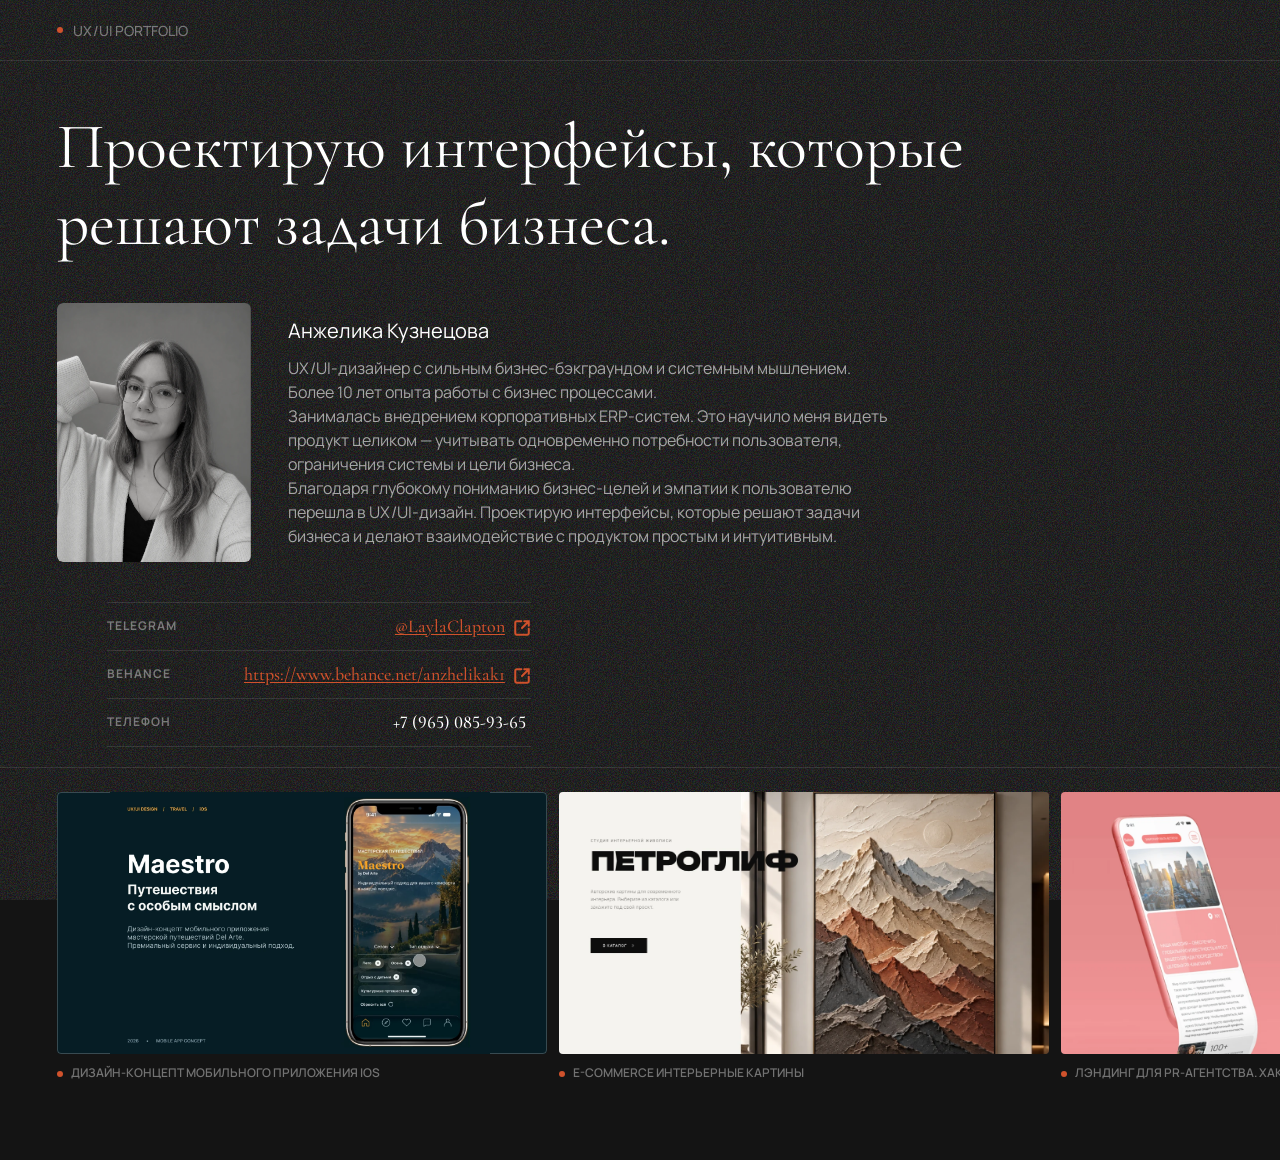
==== commit 52650e23: "Refresh desktop and mobile portfolio home from Figma" ====
--- a/index.html
+++ b/index.html
@@ -5,7 +5,7 @@
   <meta name="viewport" content="width=device-width,initial-scale=1">
   <title>Анжелика Кузнецова — UX/UI Portfolio</title>
   <meta name="description" content="UX/UI portfolio Анжелики Кузнецовой">
-  <link rel="stylesheet" href="styles.css">
+  <link rel="stylesheet" href="home.css">
 </head>
 <body class="home-body">
   <main class="portfolio-home">
@@ -22,10 +22,7 @@
 
     <section class="hero-info">
       <div class="portrait-slot">
-        <picture>
-          <source media="(max-width: 767px)" srcset="assets/home/portrait-mobile.png?v=3x2">
-          <img class="portrait-image" src="assets/home/portrait-desktop.png?v=3x2" alt="Анжелика Кузнецова">
-        </picture>
+        <img class="portrait-image" src="assets/home/home-portrait.webp" alt="Анжелика Кузнецова" width="194" height="259">
       </div>
 
       <div class="about-block">
@@ -66,48 +63,33 @@
       </aside>
     </section>
 
-    <section class="works-strip" aria-label="Кейсы">
+    <section class="works-strip" aria-label="Кейсы" tabindex="0">
       <a class="case-card maestro-card" href="maestro.html">
-        <picture class="case-picture">
-          <img src="assets/maestro/card.webp" alt="">
-        </picture>
-        <span class="case-label">
-          <strong>MAESTRO</strong>
-          <span>Дизайн-концепт мобильного приложения iOS</span>
-        </span>
+        <div class="case-picture">
+          <img src="assets/home/home-maestro.webp" alt="">
+        </div>
+        <span class="case-label">Дизайн-концепт мобильного приложения iOS</span>
       </a>
 
-      <a class="case-card" href="petroglif.html">
-        <picture class="case-picture">
-          <source media="(max-width: 767px)" srcset="assets/home/case1-mobile.png?v=3x2">
-          <img src="assets/home/case1-desktop.png?v=3x2" alt="E-commerce интерьерные картины">
-        </picture>
-        <span class="case-label">
-          <strong>Кейс 01</strong>
-          <span>E-commerce интерьерные картины</span>
-        </span>
+      <a class="case-card petroglif-card" href="petroglif.html">
+        <div class="case-picture">
+          <img src="assets/home/home-petroglif.webp" alt="">
+        </div>
+        <span class="case-label">E-commerce интерьерные картины</span>
       </a>
 
-      <a class="case-card" href="satou.html">
-        <picture class="case-picture">
-          <source media="(max-width: 767px)" srcset="assets/home/case2-mobile.png?v=3x2">
-          <img src="assets/home/case2-desktop.png?v=3x2" alt="Лэндинг для PR-агентства Satou">
-        </picture>
-        <span class="case-label">
-          <strong>Кейс 02</strong>
-          <span>Лэндинг для PR-агентства. хакатон, командная работа</span>
-        </span>
+      <a class="case-card satou-card" href="satou.html">
+        <div class="case-picture">
+          <img src="assets/home/home-satou.webp" alt="">
+        </div>
+        <span class="case-label">Лэндинг для PR-агентства. хакатон, командная работа</span>
       </a>
 
-      <a class="case-card" href="psychologist.html">
-        <picture class="case-picture">
-          <source media="(max-width: 767px)" srcset="assets/home/case3-mobile.png?v=3x2">
-          <img src="assets/home/case3-desktop.png?v=3x2" alt="Лэндинг для психолога">
-        </picture>
-        <span class="case-label">
-          <strong>Кейс 03</strong>
-          <span>Лэндинг для психолога</span>
-        </span>
+      <a class="case-card psychologist-card" href="psychologist.html">
+        <div class="case-picture">
+          <img src="assets/home/home-psychologist.webp" alt="">
+        </div>
+        <span class="case-label">Лэндинг для психолога</span>
       </a>
     </section>
   </main>
--- a/home.css
+++ b/home.css
@@ -0,0 +1,395 @@
+@font-face {
+  font-family: 'Manrope';
+  font-style: normal;
+  font-display: swap;
+  font-weight: 200 800;
+  src: url(assets/home/manrope-cyrillic-wght-normal.woff2) format('woff2');
+  unicode-range: U+0301,U+0400-045F,U+0490-0491,U+04B0-04B1,U+2116;
+}
+@font-face {
+  font-family: 'Manrope';
+  font-style: normal;
+  font-display: swap;
+  font-weight: 200 800;
+  src: url(assets/home/manrope-latin-wght-normal.woff2) format('woff2');
+  unicode-range: U+0000-00FF,U+0131,U+0152-0153,U+02BB-02BC,U+02C6,U+02DA,U+02DC,U+0304,U+0308,U+0329,U+2000-206F,U+20AC,U+2122,U+2191,U+2193,U+2212,U+2215,U+FEFF,U+FFFD;
+}
+@font-face {
+  font-family: 'Cormorant Garamond';
+  font-style: normal;
+  font-display: swap;
+  font-weight: 300 700;
+  src: url(assets/home/cormorant-garamond-cyrillic-wght-normal.woff2) format('woff2');
+  unicode-range: U+0301,U+0400-045F,U+0490-0491,U+04B0-04B1,U+2116;
+}
+@font-face {
+  font-family: 'Cormorant Garamond';
+  font-style: normal;
+  font-display: swap;
+  font-weight: 300 700;
+  src: url(assets/home/cormorant-garamond-latin-wght-normal.woff2) format('woff2');
+  unicode-range: U+0000-00FF,U+0131,U+0152-0153,U+02BB-02BC,U+02C6,U+02DA,U+02DC,U+0304,U+0308,U+0329,U+2000-206F,U+20AC,U+2122,U+2191,U+2193,U+2212,U+2215,U+FEFF,U+FFFD;
+}
+@font-face {
+  font-family: 'Inter';
+  font-style: normal;
+  font-display: swap;
+  font-weight: 100 900;
+  src: url('assets/maestro/inter-cyrillic-wght-normal.woff2') format('woff2');
+  unicode-range: U+0301,U+0400-045F,U+0490-0491,U+04B0-04B1,U+2116;
+}
+@font-face {
+  font-family: 'Inter';
+  font-style: normal;
+  font-display: swap;
+  font-weight: 100 900;
+  src: url('assets/maestro/inter-latin-wght-normal.woff2') format('woff2');
+  unicode-range: U+0000-00FF,U+0131,U+0152-0153,U+02BB-02BC,U+02C6,U+02DA,U+02DC,U+0304,U+0308,U+0329,U+2000-206F,U+20AC,U+2122,U+2191,U+2193,U+2212,U+2215,U+FEFF,U+FFFD;
+}
+
+* { box-sizing: border-box; }
+html, body { margin: 0; background: #141414; }
+a { color: inherit; }
+
+.home-body{
+  min-height:100vh;
+  background-color:#141414;
+  background-image:url("assets/noise.svg");
+  background-repeat:repeat;
+  background-size:180px 180px;
+  background-attachment:fixed;
+}
+
+.portfolio-home{
+  --page-gutter:clamp(24px,4.445vw,64px);
+  width:100%;
+  max-width:1440px;
+  margin:0 auto;
+  background:transparent;
+  color:#fff;
+  display:flex;
+  flex-direction:column;
+  gap:20px;
+  padding-bottom:70px;
+  overflow:hidden;
+  font-family:"Manrope",Arial,sans-serif
+}
+
+.portfolio-nav{
+  width:100%;
+  height:61px;
+  padding:20px var(--page-gutter);
+  border-bottom:1px solid rgba(255,255,255,.1);
+  display:flex;
+  align-items:center
+}
+.nav-logo{
+  display:flex;
+  align-items:center;
+  gap:10px;
+  color:rgba(255,255,255,.4);
+  font:500 14px/1.5 "Manrope",Arial,sans-serif;
+  white-space:nowrap
+}
+.nav-dot{
+  width:6px;height:6px;border-radius:50%;background:#d0522c;flex:0 0 6px
+}
+
+.hero-headline{
+  height:auto;
+  padding:28px clamp(40px,8.06vw,116px) 0 var(--page-gutter)
+}
+.hero-headline h1{
+  margin:0;
+  font:400 clamp(44px,5vw,72px)/1.2 "Cormorant Garamond",Georgia,serif;
+  color:#fff
+}
+
+.hero-info{
+  height:auto;
+  padding:20px var(--page-gutter) 0;
+  display:flex;
+  flex-flow:row wrap;
+  align-items:center;
+  align-content:center;
+  row-gap:40px
+}
+.portrait-slot{
+  width:231px;
+  height:259px;
+  flex:0 0 231px;
+  overflow:hidden;
+  border-radius:6px
+}
+.portrait-image{
+  display:block;
+  width:194px;
+  height:259px;
+  object-fit:cover;
+  border-radius:6px
+}
+
+.about-block{
+  width:min(600px,100%);
+  flex:0 1 600px;
+  display:flex;
+  flex-direction:column;
+  gap:10px
+}
+.about-block h2{
+  margin:0;
+  font:400 20px/1.5 "Manrope",Arial,sans-serif;
+  color:#fff
+}
+.about-copy{
+  width:100%;
+  color:rgba(255,255,255,.6);
+  font:400 16px/1.5 "Manrope",Arial,sans-serif
+}
+.about-copy p{margin:0}
+
+.mobile-contacts{display:none}
+
+.desktop-contacts{
+  width:min(481px,100%);
+  flex:0 1 481px;
+  padding-left:50px
+}
+.contact-row{
+  width:min(424px,100%);
+  min-height:42px;
+  border-top:1px solid rgba(255,255,255,.1);
+  display:flex;
+  align-items:center;
+  justify-content:space-between;
+  padding:10px 0
+}
+.contact-row>span{
+  font:700 12px/1.5 "Manrope",Arial,sans-serif;
+  letter-spacing:1px;
+  text-transform:uppercase;
+  color:rgba(255,255,255,.4);
+  white-space:nowrap
+}
+.contact-row>a{
+  display:flex;
+  align-items:center;
+  gap:8px;
+  text-decoration:none;
+  font:500 18px/1.5 "Cormorant Garamond",Georgia,serif;
+  color:#d0522c;
+  white-space:nowrap
+}
+.contact-row>a span{
+  text-decoration:underline;
+  text-underline-position:from-font
+}
+.contact-row>a img{
+  display:block;
+  width:18px;
+  height:22px
+}
+.contact-phone{
+  border-bottom:1px solid rgba(255,255,255,.1)
+}
+.contact-phone>a{
+  width:138px;
+  color:#fff;
+  font-feature-settings:"lnum" 1,"pnum" 1
+}
+
+.works-strip {
+  display: flex;
+  gap: 12px;
+  padding: 24px var(--page-gutter) 8px;
+  border-top: 1px solid rgb(255 255 255 / .1);
+  overflow-x: auto;
+  scroll-padding-inline: var(--page-gutter);
+  scrollbar-width: thin;
+  scrollbar-color: #505050 transparent;
+}
+
+.case-card {
+  flex: 0 0 min(490px, 75vw);
+  display: flex;
+  flex-direction: column;
+  min-width: 0;
+  text-decoration: none;
+}
+
+.case-picture {
+  position: relative;
+  width: 100%;
+  aspect-ratio: 429.333 / 230;
+  border-radius: 4px;
+  overflow: hidden;
+  outline: 1px solid rgb(255 255 255 / .2);
+  outline-offset: -1px;
+}
+
+.case-picture img {
+  position: absolute;
+  display: block;
+  left: var(--image-left);
+  top: var(--image-top);
+  width: var(--image-width);
+  height: var(--image-height);
+}
+
+.maestro-card .case-picture {
+  background: #061d25;
+  --image-left: 10.87%;
+  --image-top: -3.9%;
+  --image-width: 77.57%;
+  --image-height: 107.9%;
+}
+.petroglif-card .case-picture {
+  --image-left: .05%;
+  --image-top: .15%;
+  --image-width: 100.08%;
+  --image-height: 101.94%;
+}
+.satou-card .case-picture {
+  --image-left: -.18%;
+  --image-top: -7.16%;
+  --image-width: 99.84%;
+  --image-height: 137.64%;
+}
+.psychologist-card .case-picture {
+  --image-left: -.12%;
+  --image-top: .11%;
+  --image-width: 100.08%;
+  --image-height: 116.6%;
+}
+
+.case-label {
+  display: flex;
+  align-items: baseline;
+  gap: 8px;
+  padding-top: 10px;
+  color: rgb(255 255 255 / .4);
+  font: 600 12px/1.5 Manrope, Arial, sans-serif;
+  text-transform: uppercase;
+}
+.case-label::before {
+  content: "";
+  flex: 0 0 6px;
+  height: 6px;
+  border-radius: 50%;
+  background: #d0522c;
+}
+
+.works-strip:focus-visible,.case-card:focus-visible,.contact-row a:focus-visible,.mobile-contacts a:focus-visible{
+  outline:2px solid #d0522c;
+  outline-offset:3px
+}
+
+@media(max-width:767px){
+  .portfolio-home{
+    --page-gutter:16px;
+    max-width:none;
+    width:100%;
+    gap:20px;
+    padding-bottom:70px;
+    font-family:Inter,Arial,sans-serif
+  }
+
+  .portfolio-nav{
+    height:53px;
+    padding:20px 16px
+  }
+  .nav-logo{
+    font-family:Inter,Arial,sans-serif;
+    font-size:11px;
+    line-height:13px
+  }
+
+  .hero-headline{
+    height:auto;
+    padding:0 16px
+  }
+  .hero-headline h1{
+    font-family:Inter,Arial,sans-serif;
+    font-size:24px;
+    font-weight:500;
+    line-height:1.2;
+    letter-spacing:0
+  }
+
+  .hero-info{
+    height:auto;
+    padding:0 16px;
+    display:flex;
+    flex-direction:column;
+    flex-wrap:nowrap;
+    align-items:flex-start;
+    align-content:stretch;
+    gap:20px
+  }
+  .portrait-slot{
+    width:100%;
+    height:259px;
+    flex:0 0 259px;
+    border-radius:0
+  }
+  .portrait-image{
+    width:194px;
+    height:259px
+  }
+
+  .about-block{
+    width:100%;
+    height:auto;
+    flex:0 0 auto;
+    gap:10px
+  }
+  .about-block h2{
+    width:100%;
+    font-family:Inter,Arial,sans-serif;
+    font-size:16px;
+    font-weight:500;
+    line-height:1.2
+  }
+
+  .mobile-contacts{
+    height:21px;
+    display:flex;
+    align-items:center;
+    gap:10px
+  }
+  .mobile-contacts a{
+    font:400 14px/1.5 Inter,Arial,sans-serif;
+    letter-spacing:1px;
+    color:rgba(208,82,44,.8);
+    text-decoration:underline;
+    text-transform:uppercase
+  }
+
+  .about-copy{
+    width:100%;
+    color:rgba(255,255,255,.6);
+    font:400 16px/1.5 Inter,Arial,sans-serif
+  }
+
+  .desktop-contacts{display:none}
+
+  .works-strip {
+    flex-direction: column;
+    align-items: center;
+    gap: 30px;
+    overflow: visible;
+    padding-bottom: 0;
+  }
+  .case-card { width: min(100%, 640px); flex: none; }
+  .case-picture { aspect-ratio: 328 / 190; }
+  .maestro-card .case-picture {
+    aspect-ratio: 334 / 177;
+    --image-left: 11.36%;
+    --image-top: -4.98%;
+    --image-width: 77.62%;
+    --image-height: 109.14%;
+  }
+  .satou-card .case-picture { --image-left: -6.29%; --image-width: 108.06%; }
+  .psychologist-card .case-picture { --image-left: -5%; --image-width: 108.32%; }
+  .case-label { font: 400 14px/1.5 Inter, Arial, sans-serif; }
+}
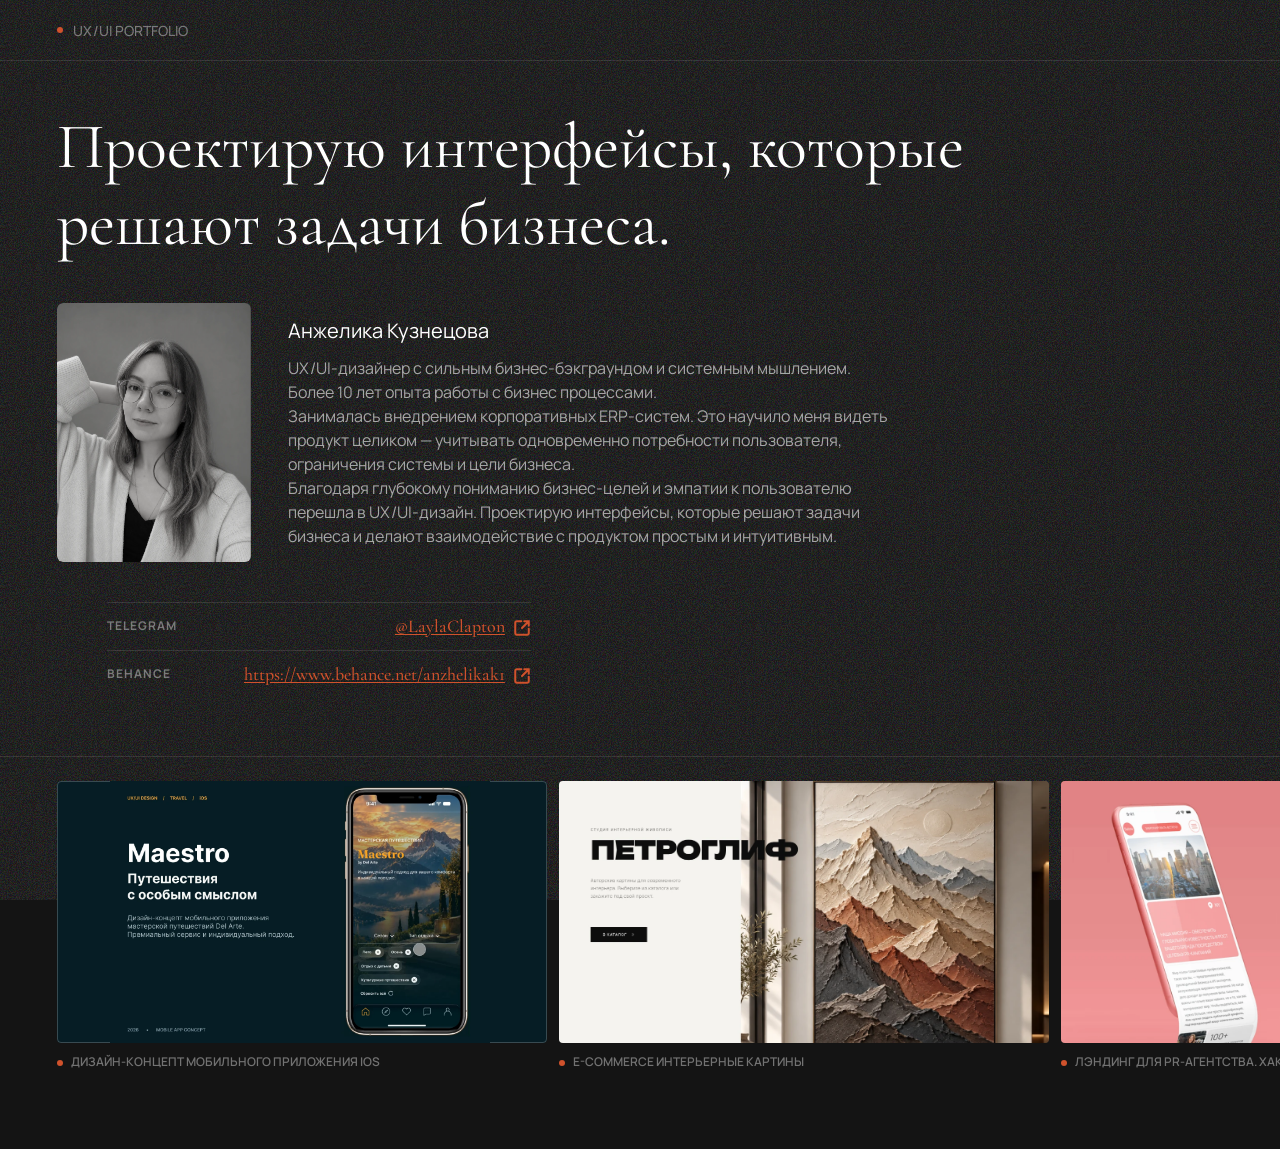
==== commit 20239c78: "Match the desktop home contact block to Figma" ====
--- a/index.html
+++ b/index.html
@@ -5,7 +5,7 @@
   <meta name="viewport" content="width=device-width,initial-scale=1">
   <title>Анжелика Кузнецова — UX/UI Portfolio</title>
   <meta name="description" content="UX/UI portfolio Анжелики Кузнецовой">
-  <link rel="stylesheet" href="home.css">
+  <link rel="stylesheet" href="home.css?v=2">
 </head>
 <body class="home-body">
   <main class="portfolio-home">
@@ -56,10 +56,6 @@
             <img src="assets/home/arrow-ext.svg" alt="">
           </a>
         </div>
-        <div class="contact-row contact-phone">
-          <span>Телефон</span>
-          <a href="tel:+79650859365">+7 (965) 085-93-65</a>
-        </div>
       </aside>
     </section>
 
--- a/home.css
+++ b/home.css
@@ -153,7 +153,8 @@
 .desktop-contacts{
   width:min(481px,100%);
   flex:0 1 481px;
-  padding-left:50px
+  padding-left:50px;
+  padding-bottom:38px
 }
 .contact-row{
   width:min(424px,100%);
@@ -188,14 +189,6 @@
   display:block;
   width:18px;
   height:22px
-}
-.contact-phone{
-  border-bottom:1px solid rgba(255,255,255,.1)
-}
-.contact-phone>a{
-  width:138px;
-  color:#fff;
-  font-feature-settings:"lnum" 1,"pnum" 1
 }
 
 .works-strip {
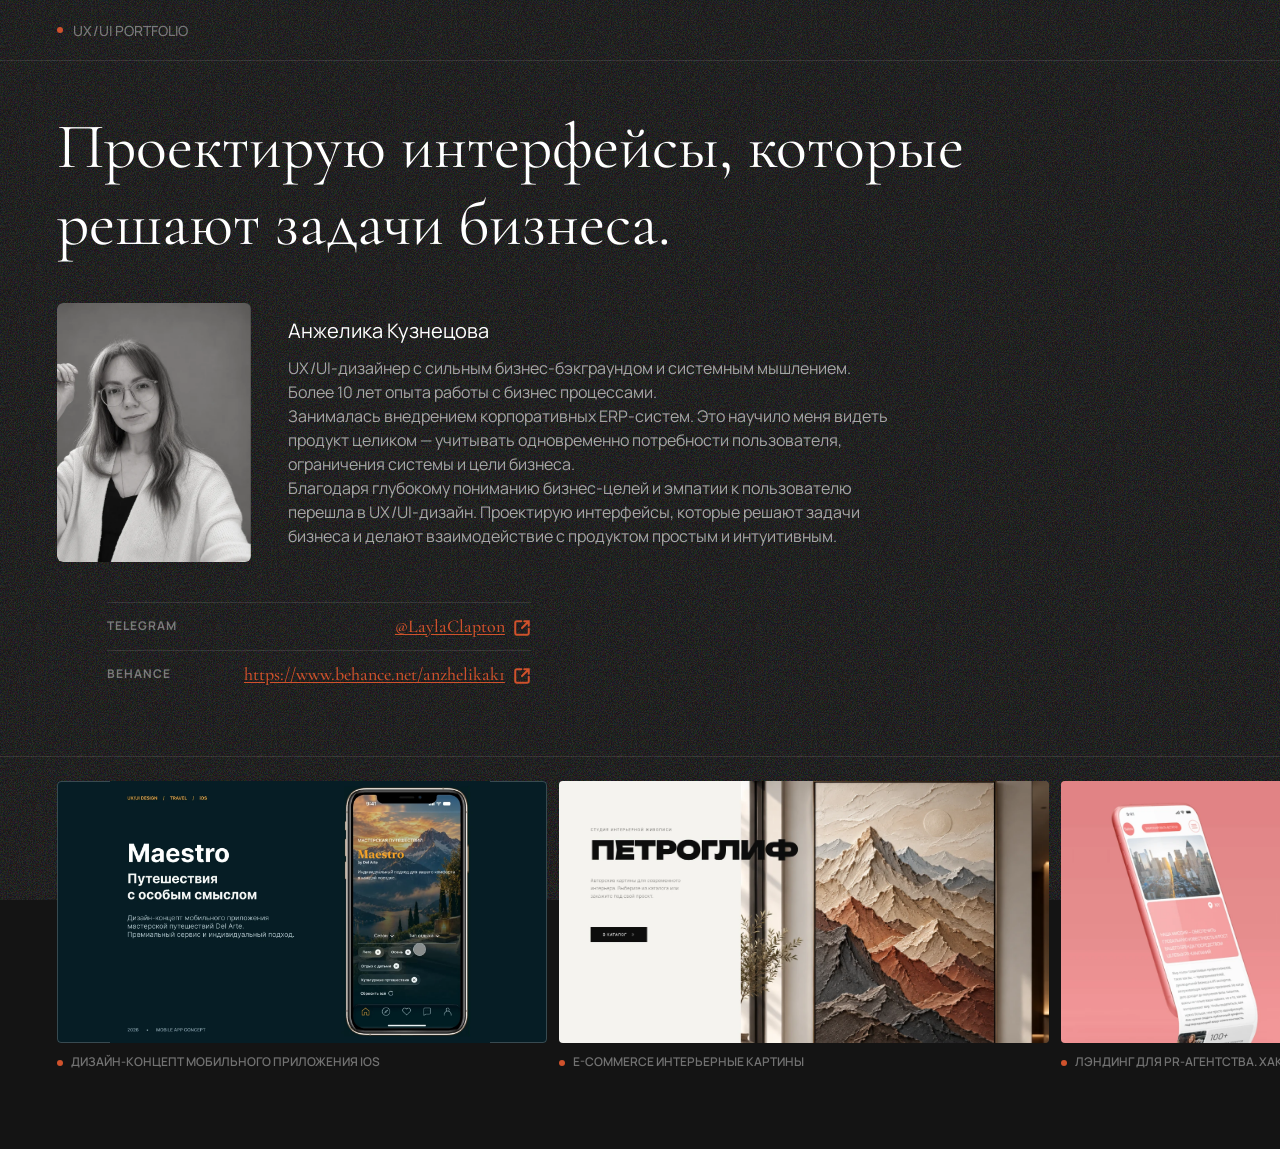
==== commit 6d9f8354: "Restore Home portrait sequence on desktop and mobile" ====
--- a/index.html
+++ b/index.html
@@ -6,6 +6,7 @@
   <title>Анжелика Кузнецова — UX/UI Portfolio</title>
   <meta name="description" content="UX/UI portfolio Анжелики Кузнецовой">
   <link rel="stylesheet" href="home.css?v=2">
+  <script src="home.js" defer></script>
 </head>
 <body class="home-body">
   <main class="portfolio-home">
